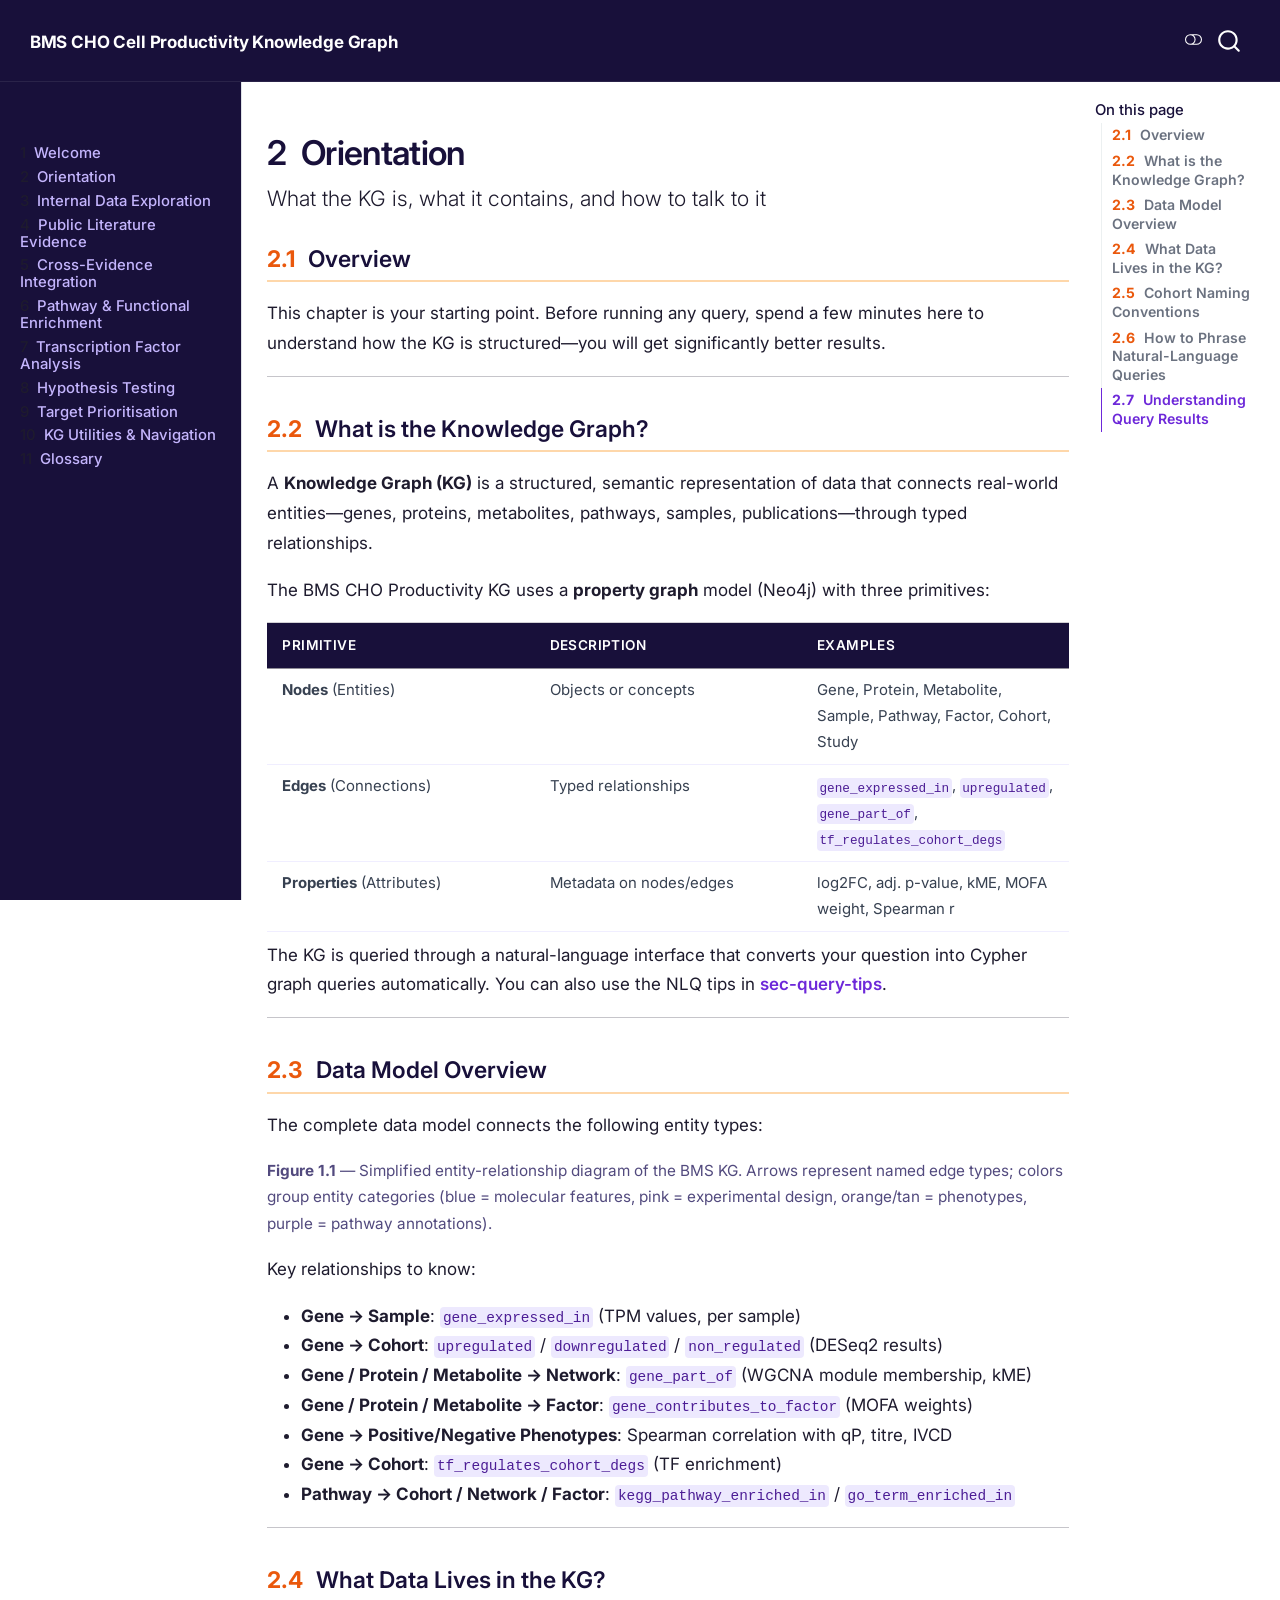
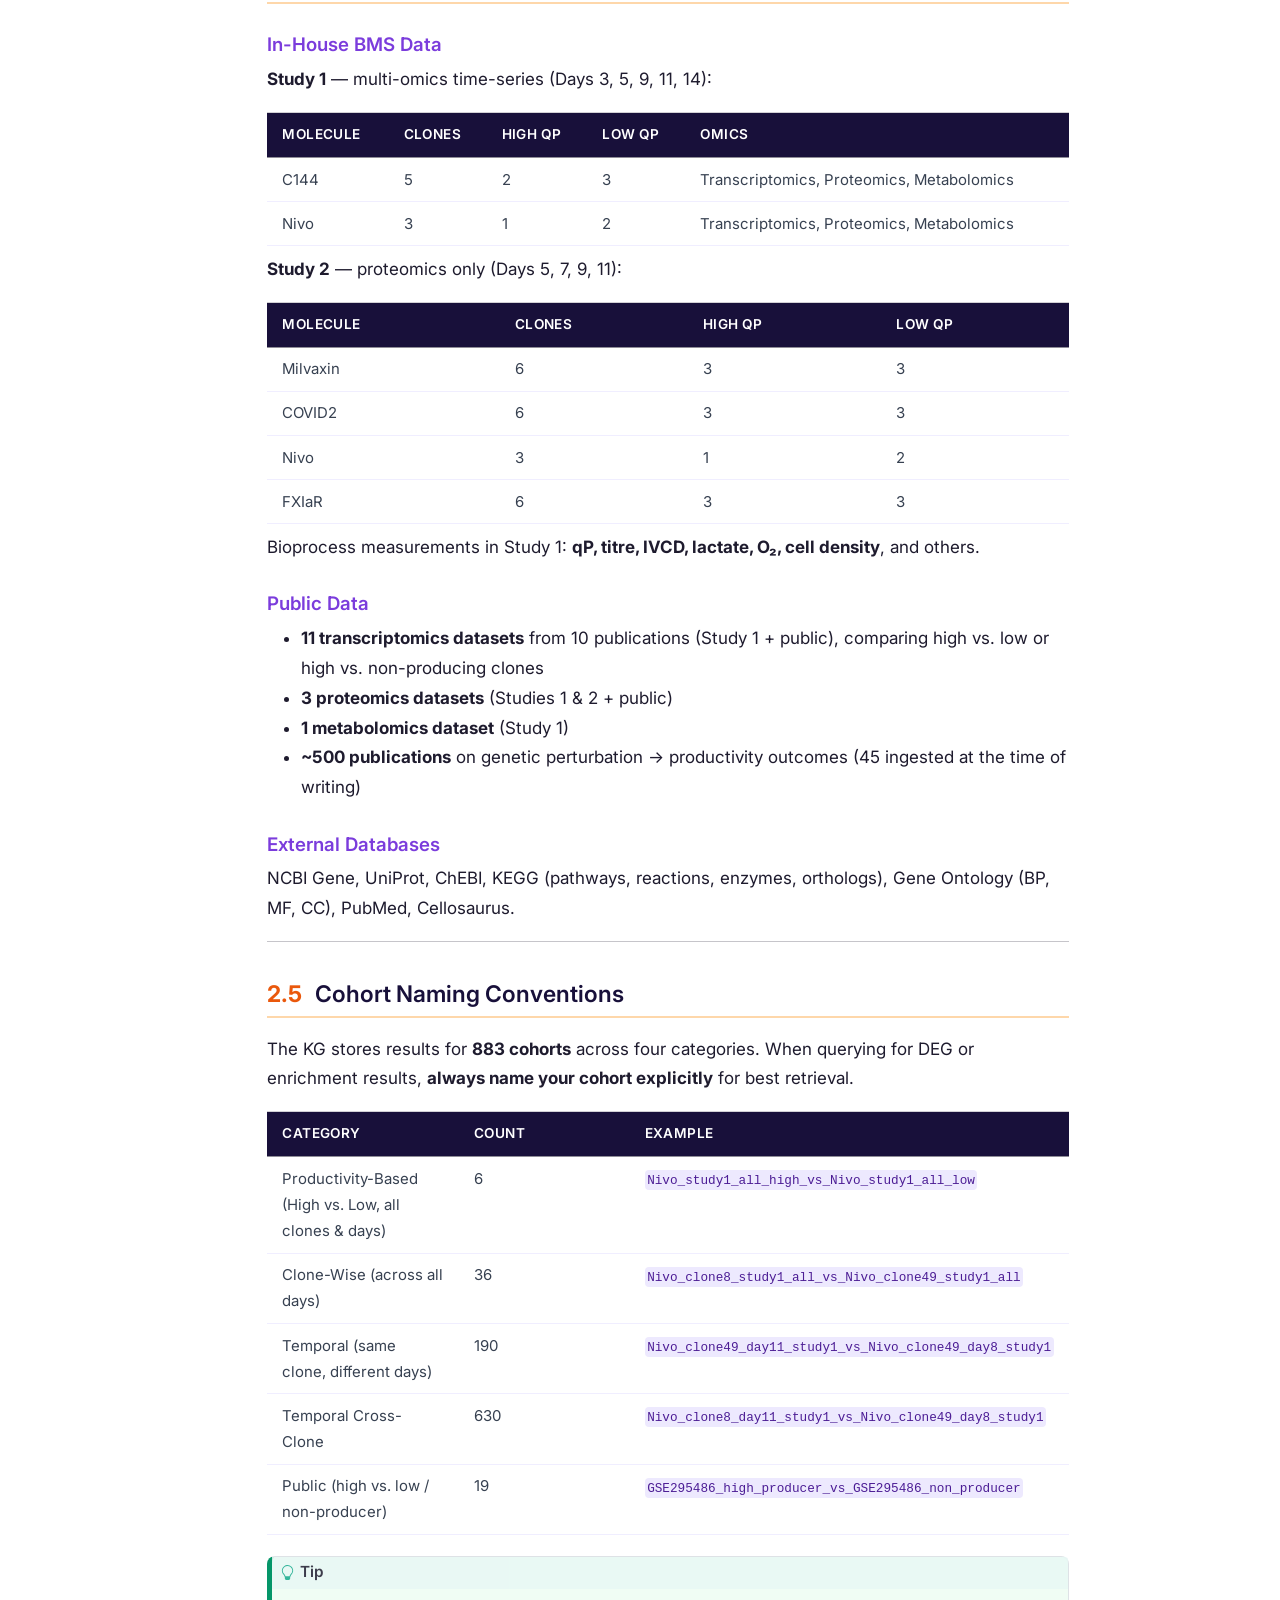
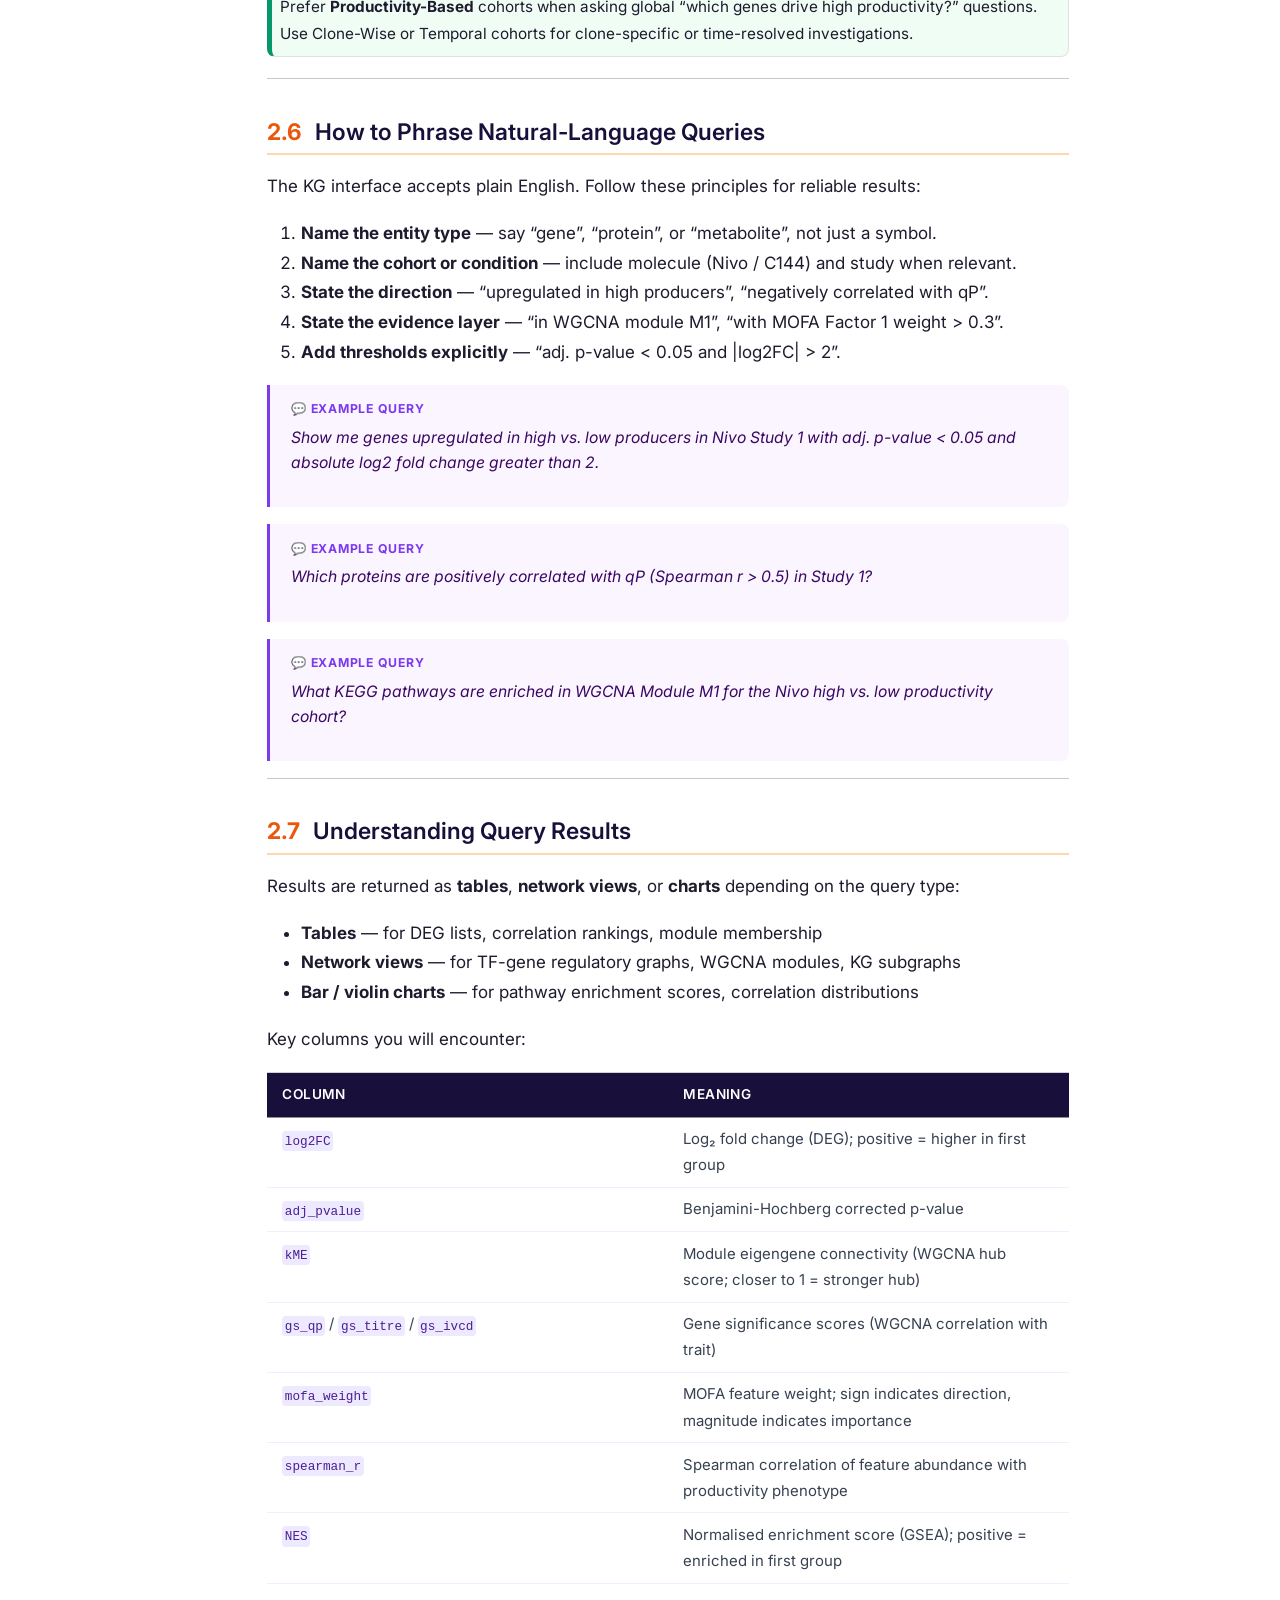
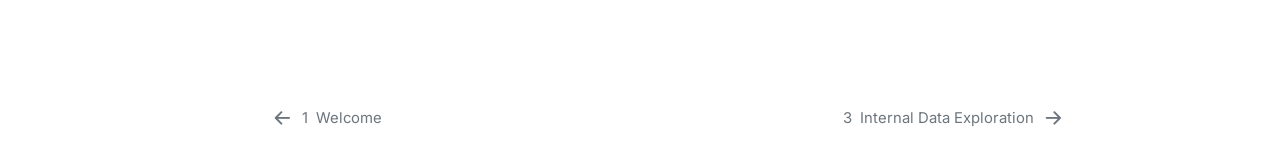
==== docs/chapters/01-orientation.html @ b987f4b6 "Configure GitHub Pages output" ====
<!DOCTYPE html>
<html xmlns="http://www.w3.org/1999/xhtml" lang="en" xml:lang="en"><head>

<meta charset="utf-8">
<meta name="generator" content="quarto-1.9.36">

<meta name="viewport" content="width=device-width, initial-scale=1.0, user-scalable=yes">

<meta name="description" content="A comprehensive guide to querying, interpreting, and deriving actionable insights from the BMS CHO Cell Productivity Knowledge Graph.">

<title>2&nbsp; Orientation – BMS CHO Cell Productivity Knowledge Graph</title>
<style>
/* Default styles provided by pandoc.
** See https://pandoc.org/MANUAL.html#variables-for-html for config info.
*/
code{white-space: pre-wrap;}
span.smallcaps{font-variant: small-caps;}
div.columns{display: flex; gap: min(4vw, 1.5em);}
div.column{flex: auto; overflow-x: auto;}
div.hanging-indent{margin-left: 1.5em; text-indent: -1.5em;}
ul.task-list{list-style: none;}
ul.task-list li input[type="checkbox"] {
  width: 0.8em;
  margin: 0 0.8em 0.2em -1em; /* quarto-specific, see https://github.com/quarto-dev/quarto-cli/issues/4556 */ 
  vertical-align: middle;
}
</style>


<script src="../site_libs/quarto-nav/quarto-nav.js"></script>
<script src="../site_libs/quarto-nav/headroom.min.js"></script>
<script src="../site_libs/clipboard/clipboard.min.js"></script>
<script src="../site_libs/quarto-search/autocomplete.umd.js"></script>
<script src="../site_libs/quarto-search/fuse.min.js"></script>
<script src="../site_libs/quarto-search/quarto-search.js"></script>
<meta name="quarto:offset" content="../">
<link href="../chapters/02-internal-data.html" rel="next">
<link href="../index.html" rel="prev">
<script src="../site_libs/quarto-html/quarto.js" type="module"></script>
<script src="../site_libs/quarto-html/tabsets/tabsets.js" type="module"></script>
<script src="../site_libs/quarto-html/popper.min.js"></script>
<script src="../site_libs/quarto-html/tippy.umd.min.js"></script>
<script src="../site_libs/quarto-html/anchor.min.js"></script>
<link href="../site_libs/quarto-html/tippy.css" rel="stylesheet">
<link href="../site_libs/quarto-html/quarto-syntax-highlighting-156c76771fd2490d2eb8da209f6ee8fd.css" rel="stylesheet" class="quarto-color-scheme" id="quarto-text-highlighting-styles">
<link href="../site_libs/quarto-html/quarto-syntax-highlighting-dark-9d999877f3c5e6af240db9c54b9fdcfe.css" rel="stylesheet" class="quarto-color-scheme quarto-color-alternate" id="quarto-text-highlighting-styles">
<link href="../site_libs/quarto-html/quarto-syntax-highlighting-156c76771fd2490d2eb8da209f6ee8fd.css" rel="stylesheet" class="quarto-color-scheme-extra" id="quarto-text-highlighting-styles">
<script src="../site_libs/bootstrap/bootstrap.min.js"></script>
<link href="../site_libs/bootstrap/bootstrap-icons.css" rel="stylesheet">
<link href="../site_libs/bootstrap/bootstrap-00e9f1b5a2752f8c4356c5c7caae83e0.min.css" rel="stylesheet" append-hash="true" class="quarto-color-scheme" id="quarto-bootstrap" data-mode="light">
<link href="../site_libs/bootstrap/bootstrap-dark-c3cbe804e7477162f487d173cf7d653f.min.css" rel="stylesheet" append-hash="true" class="quarto-color-scheme quarto-color-alternate" id="quarto-bootstrap" data-mode="dark">
<link href="../site_libs/bootstrap/bootstrap-00e9f1b5a2752f8c4356c5c7caae83e0.min.css" rel="stylesheet" append-hash="true" class="quarto-color-scheme-extra" id="quarto-bootstrap" data-mode="light">
<script id="quarto-search-options" type="application/json">{
  "location": "navbar",
  "copy-button": false,
  "collapse-after": 3,
  "panel-placement": "end",
  "type": "overlay",
  "limit": 50,
  "keyboard-shortcut": [
    "f",
    "/",
    "s"
  ],
  "show-item-context": false,
  "language": {
    "search-no-results-text": "No results",
    "search-matching-documents-text": "matching documents",
    "search-copy-link-title": "Copy link to search",
    "search-hide-matches-text": "Hide additional matches",
    "search-more-match-text": "more match in this document",
    "search-more-matches-text": "more matches in this document",
    "search-clear-button-title": "Clear",
    "search-text-placeholder": "",
    "search-detached-cancel-button-title": "Cancel",
    "search-submit-button-title": "Submit",
    "search-label": "Search"
  }
}</script>
<style>html{ scroll-behavior: smooth; }</style>


</head>

<body class="nav-sidebar docked nav-fixed quarto-light"><script id="quarto-html-before-body" type="application/javascript">
    const toggleBodyColorMode = (bsSheetEl) => {
      const mode = bsSheetEl.getAttribute("data-mode");
      const bodyEl = window.document.querySelector("body");
      if (mode === "dark") {
        bodyEl.classList.add("quarto-dark");
        bodyEl.classList.remove("quarto-light");
      } else {
        bodyEl.classList.add("quarto-light");
        bodyEl.classList.remove("quarto-dark");
      }
    }
    const toggleBodyColorPrimary = () => {
      const bsSheetEl = window.document.querySelector("link#quarto-bootstrap:not([rel=disabled-stylesheet])");
      if (bsSheetEl) {
        toggleBodyColorMode(bsSheetEl);
      }
    }
    const setColorSchemeToggle = (alternate) => {
      const toggles = window.document.querySelectorAll('.quarto-color-scheme-toggle');
      for (let i=0; i < toggles.length; i++) {
        const toggle = toggles[i];
        if (toggle) {
          if (alternate) {
            toggle.classList.add("alternate");
          } else {
            toggle.classList.remove("alternate");
          }
        }
      }
    };
    const toggleColorMode = (alternate) => {
      // Switch the stylesheets
      const primaryStylesheets = window.document.querySelectorAll('link.quarto-color-scheme:not(.quarto-color-alternate)');
      const alternateStylesheets = window.document.querySelectorAll('link.quarto-color-scheme.quarto-color-alternate');
      manageTransitions('#quarto-margin-sidebar .nav-link', false);
      if (alternate) {
        // note: dark is layered on light, we don't disable primary!
        enableStylesheet(alternateStylesheets);
        for (const sheetNode of alternateStylesheets) {
          if (sheetNode.id === "quarto-bootstrap") {
            toggleBodyColorMode(sheetNode);
          }
        }
      } else {
        disableStylesheet(alternateStylesheets);
        enableStylesheet(primaryStylesheets)
        toggleBodyColorPrimary();
      }
      manageTransitions('#quarto-margin-sidebar .nav-link', true);
      // Switch the toggles
      setColorSchemeToggle(alternate)
      // Hack to workaround the fact that safari doesn't
      // properly recolor the scrollbar when toggling (#1455)
      if (navigator.userAgent.indexOf('Safari') > 0 && navigator.userAgent.indexOf('Chrome') == -1) {
        manageTransitions("body", false);
        window.scrollTo(0, 1);
        setTimeout(() => {
          window.scrollTo(0, 0);
          manageTransitions("body", true);
        }, 40);
      }
    }
    const disableStylesheet = (stylesheets) => {
      for (let i=0; i < stylesheets.length; i++) {
        const stylesheet = stylesheets[i];
        stylesheet.rel = 'disabled-stylesheet';
      }
    }
    const enableStylesheet = (stylesheets) => {
      for (let i=0; i < stylesheets.length; i++) {
        const stylesheet = stylesheets[i];
        if(stylesheet.rel !== 'stylesheet') { // for Chrome, which will still FOUC without this check
          stylesheet.rel = 'stylesheet';
        }
      }
    }
    const manageTransitions = (selector, allowTransitions) => {
      const els = window.document.querySelectorAll(selector);
      for (let i=0; i < els.length; i++) {
        const el = els[i];
        if (allowTransitions) {
          el.classList.remove('notransition');
        } else {
          el.classList.add('notransition');
        }
      }
    }
    const isFileUrl = () => {
      return window.location.protocol === 'file:';
    }
    const hasAlternateSentinel = () => {
      let styleSentinel = getColorSchemeSentinel();
      if (styleSentinel !== null) {
        return styleSentinel === "alternate";
      } else {
        return false;
      }
    }
    const setStyleSentinel = (alternate) => {
      const value = alternate ? "alternate" : "default";
      if (!isFileUrl()) {
        window.localStorage.setItem("quarto-color-scheme", value);
      } else {
        localAlternateSentinel = value;
      }
    }
    const getColorSchemeSentinel = () => {
      if (!isFileUrl()) {
        const storageValue = window.localStorage.getItem("quarto-color-scheme");
        return storageValue != null ? storageValue : localAlternateSentinel;
      } else {
        return localAlternateSentinel;
      }
    }
    const toggleGiscusIfUsed = (isAlternate, darkModeDefault) => {
      const baseTheme = document.querySelector('#giscus-base-theme')?.value ?? 'light';
      const alternateTheme = document.querySelector('#giscus-alt-theme')?.value ?? 'dark';
      let newTheme = '';
      if(authorPrefersDark) {
        newTheme = isAlternate ? baseTheme : alternateTheme;
      } else {
        newTheme = isAlternate ? alternateTheme : baseTheme;
      }
      const changeGiscusTheme = () => {
        // From: https://github.com/giscus/giscus/issues/336
        const sendMessage = (message) => {
          const iframe = document.querySelector('iframe.giscus-frame');
          if (!iframe) return;
          iframe.contentWindow.postMessage({ giscus: message }, 'https://giscus.app');
        }
        sendMessage({
          setConfig: {
            theme: newTheme
          }
        });
      }
      const isGiscussLoaded = window.document.querySelector('iframe.giscus-frame') !== null;
      if (isGiscussLoaded) {
        changeGiscusTheme();
      }
    };
    const authorPrefersDark = false;
    const darkModeDefault = authorPrefersDark;
      document.querySelector('link#quarto-text-highlighting-styles.quarto-color-scheme-extra').rel = 'disabled-stylesheet';
      document.querySelector('link#quarto-bootstrap.quarto-color-scheme-extra').rel = 'disabled-stylesheet';
    let localAlternateSentinel = darkModeDefault ? 'alternate' : 'default';
    // Dark / light mode switch
    window.quartoToggleColorScheme = () => {
      // Read the current dark / light value
      let toAlternate = !hasAlternateSentinel();
      toggleColorMode(toAlternate);
      setStyleSentinel(toAlternate);
      toggleGiscusIfUsed(toAlternate, darkModeDefault);
      window.dispatchEvent(new Event('resize'));
    };
    // Switch to dark mode if need be
    if (hasAlternateSentinel()) {
      toggleColorMode(true);
    } else {
      toggleColorMode(false);
    }
  </script>

<div id="quarto-search-results"></div>
  <header id="quarto-header" class="headroom fixed-top">
    <nav class="navbar navbar-expand-lg " data-bs-theme="dark">
      <div class="navbar-container container-fluid">
      <div class="navbar-brand-container mx-auto">
    <a class="navbar-brand" href="../index.html">
    <span class="navbar-title">BMS CHO Cell Productivity Knowledge Graph</span>
    </a>
  </div>
        <div class="quarto-navbar-tools tools-end">
  <a href="" class="quarto-color-scheme-toggle quarto-navigation-tool  px-1" onclick="window.quartoToggleColorScheme(); return false;" title="Toggle dark mode"><i class="bi"></i></a>
</div>
          <div id="quarto-search" class="" title="Search"></div>
      </div> <!-- /container-fluid -->
    </nav>
  <nav class="quarto-secondary-nav">
    <div class="container-fluid d-flex">
      <button type="button" class="quarto-btn-toggle btn" data-bs-toggle="collapse" role="button" data-bs-target=".quarto-sidebar-collapse-item" aria-controls="quarto-sidebar" aria-expanded="false" aria-label="Toggle sidebar navigation" onclick="if (window.quartoToggleHeadroom) { window.quartoToggleHeadroom(); }">
        <i class="bi bi-layout-text-sidebar-reverse"></i>
      </button>
        <nav class="quarto-page-breadcrumbs" aria-label="breadcrumb"><ol class="breadcrumb"><li class="breadcrumb-item"><a href="../chapters/01-orientation.html"><span class="chapter-number">2</span>&nbsp; <span class="chapter-title">Orientation</span></a></li></ol></nav>
        <a class="flex-grow-1" role="navigation" data-bs-toggle="collapse" data-bs-target=".quarto-sidebar-collapse-item" aria-controls="quarto-sidebar" aria-expanded="false" aria-label="Toggle sidebar navigation" onclick="if (window.quartoToggleHeadroom) { window.quartoToggleHeadroom(); }">      
        </a>
      <button type="button" class="btn quarto-search-button" aria-label="Search" onclick="window.quartoOpenSearch();">
        <i class="bi bi-search"></i>
      </button>
    </div>
  </nav>
</header>
<!-- content -->
<div id="quarto-content" class="quarto-container page-columns page-rows-contents page-layout-article page-navbar">
<!-- sidebar -->
  <nav id="quarto-sidebar" class="sidebar collapse collapse-horizontal quarto-sidebar-collapse-item sidebar-navigation docked overflow-auto">
        <div class="mt-2 flex-shrink-0 align-items-center">
        <div class="sidebar-search">
        <div id="quarto-search" class="" title="Search"></div>
        </div>
        </div>
    <div class="sidebar-menu-container"> 
    <ul class="list-unstyled mt-1">
        <li class="sidebar-item">
  <div class="sidebar-item-container"> 
  <a href="../index.html" class="sidebar-item-text sidebar-link">
 <span class="menu-text"><span class="chapter-number">1</span>&nbsp; <span class="chapter-title">Welcome</span></span></a>
  </div>
</li>
        <li class="sidebar-item">
  <div class="sidebar-item-container"> 
  <a href="../chapters/01-orientation.html" class="sidebar-item-text sidebar-link active">
 <span class="menu-text"><span class="chapter-number">2</span>&nbsp; <span class="chapter-title">Orientation</span></span></a>
  </div>
</li>
        <li class="sidebar-item">
  <div class="sidebar-item-container"> 
  <a href="../chapters/02-internal-data.html" class="sidebar-item-text sidebar-link">
 <span class="menu-text"><span class="chapter-number">3</span>&nbsp; <span class="chapter-title">Internal Data Exploration</span></span></a>
  </div>
</li>
        <li class="sidebar-item">
  <div class="sidebar-item-container"> 
  <a href="../chapters/03-public-literature.html" class="sidebar-item-text sidebar-link">
 <span class="menu-text"><span class="chapter-number">4</span>&nbsp; <span class="chapter-title">Public Literature Evidence</span></span></a>
  </div>
</li>
        <li class="sidebar-item">
  <div class="sidebar-item-container"> 
  <a href="../chapters/04-cross-evidence.html" class="sidebar-item-text sidebar-link">
 <span class="menu-text"><span class="chapter-number">5</span>&nbsp; <span class="chapter-title">Cross-Evidence Integration</span></span></a>
  </div>
</li>
        <li class="sidebar-item">
  <div class="sidebar-item-container"> 
  <a href="../chapters/05-pathway-enrichment.html" class="sidebar-item-text sidebar-link">
 <span class="menu-text"><span class="chapter-number">6</span>&nbsp; <span class="chapter-title">Pathway &amp; Functional Enrichment</span></span></a>
  </div>
</li>
        <li class="sidebar-item">
  <div class="sidebar-item-container"> 
  <a href="../chapters/06-transcription-factors.html" class="sidebar-item-text sidebar-link">
 <span class="menu-text"><span class="chapter-number">7</span>&nbsp; <span class="chapter-title">Transcription Factor Analysis</span></span></a>
  </div>
</li>
        <li class="sidebar-item">
  <div class="sidebar-item-container"> 
  <a href="../chapters/07-hypothesis-testing.html" class="sidebar-item-text sidebar-link">
 <span class="menu-text"><span class="chapter-number">8</span>&nbsp; <span class="chapter-title">Hypothesis Testing</span></span></a>
  </div>
</li>
        <li class="sidebar-item">
  <div class="sidebar-item-container"> 
  <a href="../chapters/08-target-prioritization.html" class="sidebar-item-text sidebar-link">
 <span class="menu-text"><span class="chapter-number">9</span>&nbsp; <span class="chapter-title">Target Prioritisation</span></span></a>
  </div>
</li>
        <li class="sidebar-item">
  <div class="sidebar-item-container"> 
  <a href="../chapters/09-utilities.html" class="sidebar-item-text sidebar-link">
 <span class="menu-text"><span class="chapter-number">10</span>&nbsp; <span class="chapter-title">KG Utilities &amp; Navigation</span></span></a>
  </div>
</li>
        <li class="sidebar-item">
  <div class="sidebar-item-container"> 
  <a href="../chapters/glossary.html" class="sidebar-item-text sidebar-link">
 <span class="menu-text"><span class="chapter-number">11</span>&nbsp; <span class="chapter-title">Glossary</span></span></a>
  </div>
</li>
    </ul>
    </div>
</nav>
<div id="quarto-sidebar-glass" class="quarto-sidebar-collapse-item" data-bs-toggle="collapse" data-bs-target=".quarto-sidebar-collapse-item"></div>
<!-- margin-sidebar -->
    <div id="quarto-margin-sidebar" class="sidebar margin-sidebar">
        <nav id="TOC" role="doc-toc" class="toc-active">
    <h2 id="toc-title">On this page</h2>
   
  <ul>
  <li><a href="#sec-orientation" id="toc-sec-orientation" class="nav-link active" data-scroll-target="#sec-orientation"><span class="header-section-number">2.1</span> Overview</a></li>
  <li><a href="#sec-kg-intro" id="toc-sec-kg-intro" class="nav-link" data-scroll-target="#sec-kg-intro"><span class="header-section-number">2.2</span> What is the Knowledge Graph?</a></li>
  <li><a href="#data-model-overview" id="toc-data-model-overview" class="nav-link" data-scroll-target="#data-model-overview"><span class="header-section-number">2.3</span> Data Model Overview</a></li>
  <li><a href="#sec-data-contents" id="toc-sec-data-contents" class="nav-link" data-scroll-target="#sec-data-contents"><span class="header-section-number">2.4</span> What Data Lives in the KG?</a>
  <ul class="collapse">
  <li><a href="#in-house-bms-data" id="toc-in-house-bms-data" class="nav-link" data-scroll-target="#in-house-bms-data">In-House BMS Data</a></li>
  <li><a href="#public-data" id="toc-public-data" class="nav-link" data-scroll-target="#public-data">Public Data</a></li>
  <li><a href="#external-databases" id="toc-external-databases" class="nav-link" data-scroll-target="#external-databases">External Databases</a></li>
  </ul></li>
  <li><a href="#sec-cohorts" id="toc-sec-cohorts" class="nav-link" data-scroll-target="#sec-cohorts"><span class="header-section-number">2.5</span> Cohort Naming Conventions</a></li>
  <li><a href="#sec-query-tips" id="toc-sec-query-tips" class="nav-link" data-scroll-target="#sec-query-tips"><span class="header-section-number">2.6</span> How to Phrase Natural-Language Queries</a></li>
  <li><a href="#understanding-query-results" id="toc-understanding-query-results" class="nav-link" data-scroll-target="#understanding-query-results"><span class="header-section-number">2.7</span> Understanding Query Results</a></li>
  </ul>
</nav>
    </div>
<!-- main -->
<main class="content" id="quarto-document-content">


<header id="title-block-header" class="quarto-title-block default">
<div class="quarto-title">
<h1 class="title"><span class="chapter-number">2</span>&nbsp; <span class="chapter-title">Orientation</span></h1>
<p class="subtitle lead">What the KG is, what it contains, and how to talk to it</p>
</div>



<div class="quarto-title-meta">

    
  
    
  </div>
  


</header>


<section id="sec-orientation" class="level2" data-number="2.1">
<h2 data-number="2.1" class="anchored" data-anchor-id="sec-orientation"><span class="header-section-number">2.1</span> Overview</h2>
<p>This chapter is your starting point. Before running any query, spend a few minutes here to understand how the KG is structured—you will get significantly better results.</p>
<hr>
</section>
<section id="sec-kg-intro" class="level2" data-number="2.2">
<h2 data-number="2.2" class="anchored" data-anchor-id="sec-kg-intro"><span class="header-section-number">2.2</span> What is the Knowledge Graph?</h2>
<p>A <strong>Knowledge Graph (KG)</strong> is a structured, semantic representation of data that connects real-world entities—genes, proteins, metabolites, pathways, samples, publications—through typed relationships.</p>
<p>The BMS CHO Productivity KG uses a <strong>property graph</strong> model (Neo4j) with three primitives:</p>
<table class="caption-top table">
<colgroup>
<col style="width: 33%">
<col style="width: 33%">
<col style="width: 33%">
</colgroup>
<thead>
<tr class="header">
<th>Primitive</th>
<th>Description</th>
<th>Examples</th>
</tr>
</thead>
<tbody>
<tr class="odd">
<td><strong>Nodes</strong> (Entities)</td>
<td>Objects or concepts</td>
<td>Gene, Protein, Metabolite, Sample, Pathway, Factor, Cohort, Study</td>
</tr>
<tr class="even">
<td><strong>Edges</strong> (Connections)</td>
<td>Typed relationships</td>
<td><code>gene_expressed_in</code>, <code>upregulated</code>, <code>gene_part_of</code>, <code>tf_regulates_cohort_degs</code></td>
</tr>
<tr class="odd">
<td><strong>Properties</strong> (Attributes)</td>
<td>Metadata on nodes/edges</td>
<td>log2FC, adj. p-value, kME, MOFA weight, Spearman r</td>
</tr>
</tbody>
</table>
<p>The KG is queried through a natural-language interface that converts your question into Cypher graph queries automatically. You can also use the NLQ tips in <a href="#sec-query-tips" class="quarto-xref"><span class="quarto-unresolved-ref">sec-query-tips</span></a>.</p>
<hr>
</section>
<section id="data-model-overview" class="level2" data-number="2.3">
<h2 data-number="2.3" class="anchored" data-anchor-id="data-model-overview"><span class="header-section-number">2.3</span> Data Model Overview</h2>
<p>The complete data model connects the following entity types:</p>
<figure class="figure">
<figcaption><strong>Figure 1.1</strong> — Simplified entity-relationship diagram of the BMS KG. Arrows represent named edge types; colors group entity categories (blue = molecular features, pink = experimental design, orange/tan = phenotypes, purple = pathway annotations).</figcaption>
</figure>
<p>Key relationships to know:</p>
<ul>
<li><strong>Gene → Sample</strong>: <code>gene_expressed_in</code> (TPM values, per sample)</li>
<li><strong>Gene → Cohort</strong>: <code>upregulated</code> / <code>downregulated</code> / <code>non_regulated</code> (DESeq2 results)</li>
<li><strong>Gene / Protein / Metabolite → Network</strong>: <code>gene_part_of</code> (WGCNA module membership, kME)</li>
<li><strong>Gene / Protein / Metabolite → Factor</strong>: <code>gene_contributes_to_factor</code> (MOFA weights)</li>
<li><strong>Gene → Positive/Negative Phenotypes</strong>: Spearman correlation with qP, titre, IVCD</li>
<li><strong>Gene → Cohort</strong>: <code>tf_regulates_cohort_degs</code> (TF enrichment)</li>
<li><strong>Pathway → Cohort / Network / Factor</strong>: <code>kegg_pathway_enriched_in</code> / <code>go_term_enriched_in</code></li>
</ul>
<hr>
</section>
<section id="sec-data-contents" class="level2" data-number="2.4">
<h2 data-number="2.4" class="anchored" data-anchor-id="sec-data-contents"><span class="header-section-number">2.4</span> What Data Lives in the KG?</h2>
<section id="in-house-bms-data" class="level3">
<h3 class="anchored" data-anchor-id="in-house-bms-data">In-House BMS Data</h3>
<p><strong>Study 1</strong> — multi-omics time-series (Days 3, 5, 9, 11, 14):</p>
<table class="caption-top table">
<thead>
<tr class="header">
<th>Molecule</th>
<th>Clones</th>
<th>High qP</th>
<th>Low qP</th>
<th>Omics</th>
</tr>
</thead>
<tbody>
<tr class="odd">
<td>C144</td>
<td>5</td>
<td>2</td>
<td>3</td>
<td>Transcriptomics, Proteomics, Metabolomics</td>
</tr>
<tr class="even">
<td>Nivo</td>
<td>3</td>
<td>1</td>
<td>2</td>
<td>Transcriptomics, Proteomics, Metabolomics</td>
</tr>
</tbody>
</table>
<p><strong>Study 2</strong> — proteomics only (Days 5, 7, 9, 11):</p>
<table class="caption-top table">
<thead>
<tr class="header">
<th>Molecule</th>
<th>Clones</th>
<th>High qP</th>
<th>Low qP</th>
</tr>
</thead>
<tbody>
<tr class="odd">
<td>Milvaxin</td>
<td>6</td>
<td>3</td>
<td>3</td>
</tr>
<tr class="even">
<td>COVID2</td>
<td>6</td>
<td>3</td>
<td>3</td>
</tr>
<tr class="odd">
<td>Nivo</td>
<td>3</td>
<td>1</td>
<td>2</td>
</tr>
<tr class="even">
<td>FXIaR</td>
<td>6</td>
<td>3</td>
<td>3</td>
</tr>
</tbody>
</table>
<p>Bioprocess measurements in Study 1: <strong>qP, titre, IVCD, lactate, O₂, cell density</strong>, and others.</p>
</section>
<section id="public-data" class="level3">
<h3 class="anchored" data-anchor-id="public-data">Public Data</h3>
<ul>
<li><strong>11 transcriptomics datasets</strong> from 10 publications (Study 1 + public), comparing high vs.&nbsp;low or high vs.&nbsp;non-producing clones</li>
<li><strong>3 proteomics datasets</strong> (Studies 1 &amp; 2 + public)</li>
<li><strong>1 metabolomics dataset</strong> (Study 1)</li>
<li><strong>~500 publications</strong> on genetic perturbation → productivity outcomes (45 ingested at the time of writing)</li>
</ul>
</section>
<section id="external-databases" class="level3">
<h3 class="anchored" data-anchor-id="external-databases">External Databases</h3>
<p>NCBI Gene, UniProt, ChEBI, KEGG (pathways, reactions, enzymes, orthologs), Gene Ontology (BP, MF, CC), PubMed, Cellosaurus.</p>
<hr>
</section>
</section>
<section id="sec-cohorts" class="level2" data-number="2.5">
<h2 data-number="2.5" class="anchored" data-anchor-id="sec-cohorts"><span class="header-section-number">2.5</span> Cohort Naming Conventions</h2>
<p>The KG stores results for <strong>883 cohorts</strong> across four categories. When querying for DEG or enrichment results, <strong>always name your cohort explicitly</strong> for best retrieval.</p>
<table class="caption-top table">
<colgroup>
<col style="width: 33%">
<col style="width: 33%">
<col style="width: 33%">
</colgroup>
<thead>
<tr class="header">
<th>Category</th>
<th>Count</th>
<th>Example</th>
</tr>
</thead>
<tbody>
<tr class="odd">
<td>Productivity-Based (High vs.&nbsp;Low, all clones &amp; days)</td>
<td>6</td>
<td><code>Nivo_study1_all_high_vs_Nivo_study1_all_low</code></td>
</tr>
<tr class="even">
<td>Clone-Wise (across all days)</td>
<td>36</td>
<td><code>Nivo_clone8_study1_all_vs_Nivo_clone49_study1_all</code></td>
</tr>
<tr class="odd">
<td>Temporal (same clone, different days)</td>
<td>190</td>
<td><code>Nivo_clone49_day11_study1_vs_Nivo_clone49_day8_study1</code></td>
</tr>
<tr class="even">
<td>Temporal Cross-Clone</td>
<td>630</td>
<td><code>Nivo_clone8_day11_study1_vs_Nivo_clone49_day8_study1</code></td>
</tr>
<tr class="odd">
<td>Public (high vs.&nbsp;low / non-producer)</td>
<td>19</td>
<td><code>GSE295486_high_producer_vs_GSE295486_non_producer</code></td>
</tr>
</tbody>
</table>
<div class="callout callout-style-default callout-tip callout-titled">
<div class="callout-header d-flex align-content-center">
<div class="callout-icon-container">
<i class="callout-icon"></i>
</div>
<div class="callout-title-container flex-fill">
Tip
</div>
</div>
<div class="callout-body-container callout-body">
<p>Prefer <strong>Productivity-Based</strong> cohorts when asking global “which genes drive high productivity?” questions. Use Clone-Wise or Temporal cohorts for clone-specific or time-resolved investigations.</p>
</div>
</div>
<hr>
</section>
<section id="sec-query-tips" class="level2" data-number="2.6">
<h2 data-number="2.6" class="anchored" data-anchor-id="sec-query-tips"><span class="header-section-number">2.6</span> How to Phrase Natural-Language Queries</h2>
<p>The KG interface accepts plain English. Follow these principles for reliable results:</p>
<ol type="1">
<li><strong>Name the entity type</strong> — say “gene”, “protein”, or “metabolite”, not just a symbol.</li>
<li><strong>Name the cohort or condition</strong> — include molecule (Nivo / C144) and study when relevant.</li>
<li><strong>State the direction</strong> — “upregulated in high producers”, “negatively correlated with qP”.</li>
<li><strong>State the evidence layer</strong> — “in WGCNA module M1”, “with MOFA Factor 1 weight &gt; 0.3”.</li>
<li><strong>Add thresholds explicitly</strong> — “adj. p-value &lt; 0.05 and |log2FC| &gt; 2”.</li>
</ol>
<div class="query-box">
<p>Show me genes upregulated in high vs.&nbsp;low producers in Nivo Study 1 with adj. p-value &lt; 0.05 and absolute log2 fold change greater than 2.</p>
</div>
<div class="query-box">
<p>Which proteins are positively correlated with qP (Spearman r &gt; 0.5) in Study 1?</p>
</div>
<div class="query-box">
<p>What KEGG pathways are enriched in WGCNA Module M1 for the Nivo high vs.&nbsp;low productivity cohort?</p>
</div>
<hr>
</section>
<section id="understanding-query-results" class="level2" data-number="2.7">
<h2 data-number="2.7" class="anchored" data-anchor-id="understanding-query-results"><span class="header-section-number">2.7</span> Understanding Query Results</h2>
<p>Results are returned as <strong>tables</strong>, <strong>network views</strong>, or <strong>charts</strong> depending on the query type:</p>
<ul>
<li><strong>Tables</strong> — for DEG lists, correlation rankings, module membership</li>
<li><strong>Network views</strong> — for TF-gene regulatory graphs, WGCNA modules, KG subgraphs</li>
<li><strong>Bar / violin charts</strong> — for pathway enrichment scores, correlation distributions</li>
</ul>
<p>Key columns you will encounter:</p>
<table class="caption-top table">
<colgroup>
<col style="width: 50%">
<col style="width: 50%">
</colgroup>
<thead>
<tr class="header">
<th>Column</th>
<th>Meaning</th>
</tr>
</thead>
<tbody>
<tr class="odd">
<td><code>log2FC</code></td>
<td>Log₂ fold change (DEG); positive = higher in first group</td>
</tr>
<tr class="even">
<td><code>adj_pvalue</code></td>
<td>Benjamini-Hochberg corrected p-value</td>
</tr>
<tr class="odd">
<td><code>kME</code></td>
<td>Module eigengene connectivity (WGCNA hub score; closer to 1 = stronger hub)</td>
</tr>
<tr class="even">
<td><code>gs_qp</code> / <code>gs_titre</code> / <code>gs_ivcd</code></td>
<td>Gene significance scores (WGCNA correlation with trait)</td>
</tr>
<tr class="odd">
<td><code>mofa_weight</code></td>
<td>MOFA feature weight; sign indicates direction, magnitude indicates importance</td>
</tr>
<tr class="even">
<td><code>spearman_r</code></td>
<td>Spearman correlation of feature abundance with productivity phenotype</td>
</tr>
<tr class="odd">
<td><code>NES</code></td>
<td>Normalised enrichment score (GSEA); positive = enriched in first group</td>
</tr>
</tbody>
</table>


</section>

</main> <!-- /main -->
<script id="quarto-html-after-body" type="application/javascript">
  window.document.addEventListener("DOMContentLoaded", function (event) {
    // Ensure there is a toggle, if there isn't float one in the top right
    if (window.document.querySelector('.quarto-color-scheme-toggle') === null) {
      const a = window.document.createElement('a');
      a.classList.add('top-right');
      a.classList.add('quarto-color-scheme-toggle');
      a.href = "";
      a.onclick = function() { try { window.quartoToggleColorScheme(); } catch {} return false; };
      const i = window.document.createElement("i");
      i.classList.add('bi');
      a.appendChild(i);
      window.document.body.appendChild(a);
    }
    setColorSchemeToggle(hasAlternateSentinel())
    const icon = "";
    const anchorJS = new window.AnchorJS();
    anchorJS.options = {
      placement: 'right',
      icon: icon
    };
    anchorJS.add('.anchored');
    const isCodeAnnotation = (el) => {
      for (const clz of el.classList) {
        if (clz.startsWith('code-annotation-')) {                     
          return true;
        }
      }
      return false;
    }
    const onCopySuccess = function(e) {
      // button target
      const button = e.trigger;
      // don't keep focus
      button.blur();
      // flash "checked"
      button.classList.add('code-copy-button-checked');
      var currentTitle = button.getAttribute("title");
      button.setAttribute("title", "Copied!");
      let tooltip;
      if (window.bootstrap) {
        button.setAttribute("data-bs-toggle", "tooltip");
        button.setAttribute("data-bs-placement", "left");
        button.setAttribute("data-bs-title", "Copied!");
        tooltip = new bootstrap.Tooltip(button, 
          { trigger: "manual", 
            customClass: "code-copy-button-tooltip",
            offset: [0, -8]});
        tooltip.show();    
      }
      setTimeout(function() {
        if (tooltip) {
          tooltip.hide();
          button.removeAttribute("data-bs-title");
          button.removeAttribute("data-bs-toggle");
          button.removeAttribute("data-bs-placement");
        }
        button.setAttribute("title", currentTitle);
        button.classList.remove('code-copy-button-checked');
      }, 1000);
      // clear code selection
      e.clearSelection();
    }
    const getTextToCopy = function(trigger) {
      const outerScaffold = trigger.parentElement.cloneNode(true);
      const codeEl = outerScaffold.querySelector('code');
      for (const childEl of codeEl.children) {
        if (isCodeAnnotation(childEl)) {
          childEl.remove();
        }
      }
      return codeEl.innerText;
    }
    const clipboard = new window.ClipboardJS('.code-copy-button:not([data-in-quarto-modal])', {
      text: getTextToCopy
    });
    clipboard.on('success', onCopySuccess);
    if (window.document.getElementById('quarto-embedded-source-code-modal')) {
      const clipboardModal = new window.ClipboardJS('.code-copy-button[data-in-quarto-modal]', {
        text: getTextToCopy,
        container: window.document.getElementById('quarto-embedded-source-code-modal')
      });
      clipboardModal.on('success', onCopySuccess);
    }
      var localhostRegex = new RegExp(/^(?:http|https):\/\/localhost\:?[0-9]*\//);
      var mailtoRegex = new RegExp(/^mailto:/);
        var filterRegex = new RegExp('/' + window.location.host + '/');
      var isInternal = (href) => {
          return filterRegex.test(href) || localhostRegex.test(href) || mailtoRegex.test(href);
      }
      // Inspect non-navigation links and adorn them if external
     var links = window.document.querySelectorAll('a[href]:not(.nav-link):not(.navbar-brand):not(.toc-action):not(.sidebar-link):not(.sidebar-item-toggle):not(.pagination-link):not(.no-external):not([aria-hidden]):not(.dropdown-item):not(.quarto-navigation-tool):not(.about-link)');
      for (var i=0; i<links.length; i++) {
        const link = links[i];
        if (!isInternal(link.href)) {
          // undo the damage that might have been done by quarto-nav.js in the case of
          // links that we want to consider external
          if (link.dataset.originalHref !== undefined) {
            link.href = link.dataset.originalHref;
          }
            // target, if specified
            link.setAttribute("target", "_blank");
            if (link.getAttribute("rel") === null) {
              link.setAttribute("rel", "noopener");
            }
            // default icon
            link.classList.add("external");
        }
      }
    function tippyHover(el, contentFn, onTriggerFn, onUntriggerFn) {
      const config = {
        allowHTML: true,
        maxWidth: 500,
        delay: 100,
        arrow: false,
        appendTo: function(el) {
            return el.parentElement;
        },
        interactive: true,
        interactiveBorder: 10,
        theme: 'quarto',
        placement: 'bottom-start',
      };
      if (contentFn) {
        config.content = contentFn;
      }
      if (onTriggerFn) {
        config.onTrigger = onTriggerFn;
      }
      if (onUntriggerFn) {
        config.onUntrigger = onUntriggerFn;
      }
      window.tippy(el, config); 
    }
    const noterefs = window.document.querySelectorAll('a[role="doc-noteref"]');
    for (var i=0; i<noterefs.length; i++) {
      const ref = noterefs[i];
      tippyHover(ref, function() {
        // use id or data attribute instead here
        let href = ref.getAttribute('data-footnote-href') || ref.getAttribute('href');
        try { href = new URL(href).hash; } catch {}
        const id = href.replace(/^#\/?/, "");
        const note = window.document.getElementById(id);
        if (note) {
          return note.innerHTML;
        } else {
          return "";
        }
      });
    }
    const xrefs = window.document.querySelectorAll('a.quarto-xref');
    const processXRef = (id, note) => {
      // Strip column container classes
      const stripColumnClz = (el) => {
        el.classList.remove("page-full", "page-columns");
        if (el.children) {
          for (const child of el.children) {
            stripColumnClz(child);
          }
        }
      }
      stripColumnClz(note)
      if (id === null || id.startsWith('sec-')) {
        // Special case sections, only their first couple elements
        const container = document.createElement("div");
        if (note.children && note.children.length > 2) {
          container.appendChild(note.children[0].cloneNode(true));
          for (let i = 1; i < note.children.length; i++) {
            const child = note.children[i];
            if (child.tagName === "P" && child.innerText === "") {
              continue;
            } else {
              container.appendChild(child.cloneNode(true));
              break;
            }
          }
          if (window.Quarto?.typesetMath) {
            window.Quarto.typesetMath(container);
          }
          return container.innerHTML
        } else {
          if (window.Quarto?.typesetMath) {
            window.Quarto.typesetMath(note);
          }
          return note.innerHTML;
        }
      } else {
        // Remove any anchor links if they are present
        const anchorLink = note.querySelector('a.anchorjs-link');
        if (anchorLink) {
          anchorLink.remove();
        }
        if (window.Quarto?.typesetMath) {
          window.Quarto.typesetMath(note);
        }
        if (note.classList.contains("callout")) {
          return note.outerHTML;
        } else {
          return note.innerHTML;
        }
      }
    }
    for (var i=0; i<xrefs.length; i++) {
      const xref = xrefs[i];
      tippyHover(xref, undefined, function(instance) {
        instance.disable();
        let url = xref.getAttribute('href');
        let hash = undefined; 
        if (url.startsWith('#')) {
          hash = url;
        } else {
          try { hash = new URL(url).hash; } catch {}
        }
        if (hash) {
          const id = hash.replace(/^#\/?/, "");
          const note = window.document.getElementById(id);
          if (note !== null) {
            try {
              const html = processXRef(id, note.cloneNode(true));
              instance.setContent(html);
            } finally {
              instance.enable();
              instance.show();
            }
          } else {
            // See if we can fetch this
            fetch(url.split('#')[0])
            .then(res => res.text())
            .then(html => {
              const parser = new DOMParser();
              const htmlDoc = parser.parseFromString(html, "text/html");
              const note = htmlDoc.getElementById(id);
              if (note !== null) {
                const html = processXRef(id, note);
                instance.setContent(html);
              } 
            }).finally(() => {
              instance.enable();
              instance.show();
            });
          }
        } else {
          // See if we can fetch a full url (with no hash to target)
          // This is a special case and we should probably do some content thinning / targeting
          fetch(url)
          .then(res => res.text())
          .then(html => {
            const parser = new DOMParser();
            const htmlDoc = parser.parseFromString(html, "text/html");
            const note = htmlDoc.querySelector('main.content');
            if (note !== null) {
              // This should only happen for chapter cross references
              // (since there is no id in the URL)
              // remove the first header
              if (note.children.length > 0 && note.children[0].tagName === "HEADER") {
                note.children[0].remove();
              }
              const html = processXRef(null, note);
              instance.setContent(html);
            } 
          }).finally(() => {
            instance.enable();
            instance.show();
          });
        }
      }, function(instance) {
      });
    }
        let selectedAnnoteEl;
        const selectorForAnnotation = ( cell, annotation) => {
          let cellAttr = 'data-code-cell="' + cell + '"';
          let lineAttr = 'data-code-annotation="' +  annotation + '"';
          const selector = 'span[' + cellAttr + '][' + lineAttr + ']';
          return selector;
        }
        const selectCodeLines = (annoteEl) => {
          const doc = window.document;
          const targetCell = annoteEl.getAttribute("data-target-cell");
          const targetAnnotation = annoteEl.getAttribute("data-target-annotation");
          const annoteSpan = window.document.querySelector(selectorForAnnotation(targetCell, targetAnnotation));
          const lines = annoteSpan.getAttribute("data-code-lines").split(",");
          const lineIds = lines.map((line) => {
            return targetCell + "-" + line;
          })
          let top = null;
          let height = null;
          let parent = null;
          if (lineIds.length > 0) {
              //compute the position of the single el (top and bottom and make a div)
              const el = window.document.getElementById(lineIds[0]);
              top = el.offsetTop;
              height = el.offsetHeight;
              parent = el.parentElement.parentElement;
            if (lineIds.length > 1) {
              const lastEl = window.document.getElementById(lineIds[lineIds.length - 1]);
              const bottom = lastEl.offsetTop + lastEl.offsetHeight;
              height = bottom - top;
            }
            if (top !== null && height !== null && parent !== null) {
              // cook up a div (if necessary) and position it 
              let div = window.document.getElementById("code-annotation-line-highlight");
              if (div === null) {
                div = window.document.createElement("div");
                div.setAttribute("id", "code-annotation-line-highlight");
                div.style.position = 'absolute';
                parent.appendChild(div);
              }
              div.style.top = top - 2 + "px";
              div.style.height = height + 4 + "px";
              div.style.left = 0;
              let gutterDiv = window.document.getElementById("code-annotation-line-highlight-gutter");
              if (gutterDiv === null) {
                gutterDiv = window.document.createElement("div");
                gutterDiv.setAttribute("id", "code-annotation-line-highlight-gutter");
                gutterDiv.style.position = 'absolute';
                const codeCell = window.document.getElementById(targetCell);
                const gutter = codeCell.querySelector('.code-annotation-gutter');
                gutter.appendChild(gutterDiv);
              }
              gutterDiv.style.top = top - 2 + "px";
              gutterDiv.style.height = height + 4 + "px";
            }
            selectedAnnoteEl = annoteEl;
          }
        };
        const unselectCodeLines = () => {
          const elementsIds = ["code-annotation-line-highlight", "code-annotation-line-highlight-gutter"];
          elementsIds.forEach((elId) => {
            const div = window.document.getElementById(elId);
            if (div) {
              div.remove();
            }
          });
          selectedAnnoteEl = undefined;
        };
          // Handle positioning of the toggle
      window.addEventListener(
        "resize",
        throttle(() => {
          elRect = undefined;
          if (selectedAnnoteEl) {
            selectCodeLines(selectedAnnoteEl);
          }
        }, 10)
      );
      function throttle(fn, ms) {
      let throttle = false;
      let timer;
        return (...args) => {
          if(!throttle) { // first call gets through
              fn.apply(this, args);
              throttle = true;
          } else { // all the others get throttled
              if(timer) clearTimeout(timer); // cancel #2
              timer = setTimeout(() => {
                fn.apply(this, args);
                timer = throttle = false;
              }, ms);
          }
        };
      }
        // Attach click handler to the DT
        const annoteDls = window.document.querySelectorAll('dt[data-target-cell]');
        for (const annoteDlNode of annoteDls) {
          annoteDlNode.addEventListener('click', (event) => {
            const clickedEl = event.target;
            if (clickedEl !== selectedAnnoteEl) {
              unselectCodeLines();
              const activeEl = window.document.querySelector('dt[data-target-cell].code-annotation-active');
              if (activeEl) {
                activeEl.classList.remove('code-annotation-active');
              }
              selectCodeLines(clickedEl);
              clickedEl.classList.add('code-annotation-active');
            } else {
              // Unselect the line
              unselectCodeLines();
              clickedEl.classList.remove('code-annotation-active');
            }
          });
        }
    const findCites = (el) => {
      const parentEl = el.parentElement;
      if (parentEl) {
        const cites = parentEl.dataset.cites;
        if (cites) {
          return {
            el,
            cites: cites.split(' ')
          };
        } else {
          return findCites(el.parentElement)
        }
      } else {
        return undefined;
      }
    };
    var bibliorefs = window.document.querySelectorAll('a[role="doc-biblioref"]');
    for (var i=0; i<bibliorefs.length; i++) {
      const ref = bibliorefs[i];
      const citeInfo = findCites(ref);
      if (citeInfo) {
        tippyHover(citeInfo.el, function() {
          var popup = window.document.createElement('div');
          citeInfo.cites.forEach(function(cite) {
            var citeDiv = window.document.createElement('div');
            citeDiv.classList.add('hanging-indent');
            citeDiv.classList.add('csl-entry');
            var biblioDiv = window.document.getElementById('ref-' + cite);
            if (biblioDiv) {
              citeDiv.innerHTML = biblioDiv.innerHTML;
            }
            popup.appendChild(citeDiv);
          });
          return popup.innerHTML;
        });
      }
    }
  });
  </script>
<nav class="page-navigation">
  <div class="nav-page nav-page-previous">
      <a href="../index.html" class="pagination-link" aria-label="Welcome">
        <i class="bi bi-arrow-left-short"></i> <span class="nav-page-text"><span class="chapter-number">1</span>&nbsp; <span class="chapter-title">Welcome</span></span>
      </a>          
  </div>
  <div class="nav-page nav-page-next">
      <a href="../chapters/02-internal-data.html" class="pagination-link" aria-label="Internal Data Exploration">
        <span class="nav-page-text"><span class="chapter-number">3</span>&nbsp; <span class="chapter-title">Internal Data Exploration</span></span> <i class="bi bi-arrow-right-short"></i>
      </a>
  </div>
</nav>
</div> <!-- /content -->




<script src="../site_libs/quarto-html/zenscroll-min.js"></script>
</body></html>
---- docs/site_libs/quarto-html/tippy.css ----
.tippy-box[data-animation=fade][data-state=hidden]{opacity:0}[data-tippy-root]{max-width:calc(100vw - 10px)}.tippy-box{position:relative;background-color:#333;color:#fff;border-radius:4px;font-size:14px;line-height:1.4;white-space:normal;outline:0;transition-property:transform,visibility,opacity}.tippy-box[data-placement^=top]>.tippy-arrow{bottom:0}.tippy-box[data-placement^=top]>.tippy-arrow:before{bottom:-7px;left:0;border-width:8px 8px 0;border-top-color:initial;transform-origin:center top}.tippy-box[data-placement^=bottom]>.tippy-arrow{top:0}.tippy-box[data-placement^=bottom]>.tippy-arrow:before{top:-7px;left:0;border-width:0 8px 8px;border-bottom-color:initial;transform-origin:center bottom}.tippy-box[data-placement^=left]>.tippy-arrow{right:0}.tippy-box[data-placement^=left]>.tippy-arrow:before{border-width:8px 0 8px 8px;border-left-color:initial;right:-7px;transform-origin:center left}.tippy-box[data-placement^=right]>.tippy-arrow{left:0}.tippy-box[data-placement^=right]>.tippy-arrow:before{left:-7px;border-width:8px 8px 8px 0;border-right-color:initial;transform-origin:center right}.tippy-box[data-inertia][data-state=visible]{transition-timing-function:cubic-bezier(.54,1.5,.38,1.11)}.tippy-arrow{width:16px;height:16px;color:#333}.tippy-arrow:before{content:"";position:absolute;border-color:transparent;border-style:solid}.tippy-content{position:relative;padding:5px 9px;z-index:1}
---- docs/site_libs/quarto-html/quarto-syntax-highlighting-156c76771fd2490d2eb8da209f6ee8fd.css ----
/* quarto syntax highlight colors */
:root {
  --quarto-hl-ot-color: #003B4F;
  --quarto-hl-at-color: #657422;
  --quarto-hl-ss-color: #20794D;
  --quarto-hl-an-color: #5E5E5E;
  --quarto-hl-fu-color: #4758AB;
  --quarto-hl-st-color: #20794D;
  --quarto-hl-cf-color: #003B4F;
  --quarto-hl-op-color: #5E5E5E;
  --quarto-hl-er-color: #AD0000;
  --quarto-hl-bn-color: #AD0000;
  --quarto-hl-al-color: #AD0000;
  --quarto-hl-va-color: #111111;
  --quarto-hl-bu-color: inherit;
  --quarto-hl-ex-color: inherit;
  --quarto-hl-pp-color: #AD0000;
  --quarto-hl-in-color: #5E5E5E;
  --quarto-hl-vs-color: #20794D;
  --quarto-hl-wa-color: #5E5E5E;
  --quarto-hl-do-color: #5E5E5E;
  --quarto-hl-im-color: #00769E;
  --quarto-hl-ch-color: #20794D;
  --quarto-hl-dt-color: #AD0000;
  --quarto-hl-fl-color: #AD0000;
  --quarto-hl-co-color: #5E5E5E;
  --quarto-hl-cv-color: #5E5E5E;
  --quarto-hl-cn-color: #8f5902;
  --quarto-hl-sc-color: #5E5E5E;
  --quarto-hl-dv-color: #AD0000;
  --quarto-hl-kw-color: #003B4F;
}

/* other quarto variables */
:root {
  --quarto-font-monospace: "JetBrains Mono", "Fira Mono", ui-monospace, monospace;
}

:root {
  --quarto-font-monospace: SFMono-Regular, Menlo, Monaco, Consolas, "Liberation Mono", "Courier New", monospace;
}

/* syntax highlight based on Pandoc's rules */
pre > code.sourceCode > span {
  color: #003B4F;
}

code.sourceCode > span {
  color: #003B4F;
}

div.sourceCode,
div.sourceCode pre.sourceCode {
  color: #003B4F;
}

/* Normal */
code span {
  color: #003B4F;
}

/* Alert */
code span.al {
  color: #AD0000;
  font-style: inherit;
}

/* Annotation */
code span.an {
  color: #5E5E5E;
  font-style: inherit;
}

/* Attribute */
code span.at {
  color: #657422;
  font-style: inherit;
}

/* BaseN */
code span.bn {
  color: #AD0000;
  font-style: inherit;
}

/* BuiltIn */
code span.bu {
  font-style: inherit;
}

/* ControlFlow */
code span.cf {
  color: #003B4F;
  font-weight: bold;
  font-style: inherit;
}

/* Char */
code span.ch {
  color: #20794D;
  font-style: inherit;
}

/* Constant */
code span.cn {
  color: #8f5902;
  font-style: inherit;
}

/* Comment */
code span.co {
  color: #5E5E5E;
  font-style: inherit;
}

/* CommentVar */
code span.cv {
  color: #5E5E5E;
  font-style: italic;
}

/* Documentation */
code span.do {
  color: #5E5E5E;
  font-style: italic;
}

/* DataType */
code span.dt {
  color: #AD0000;
  font-style: inherit;
}

/* DecVal */
code span.dv {
  color: #AD0000;
  font-style: inherit;
}

/* Error */
code span.er {
  color: #AD0000;
  font-style: inherit;
}

/* Extension */
code span.ex {
  font-style: inherit;
}

/* Float */
code span.fl {
  color: #AD0000;
  font-style: inherit;
}

/* Function */
code span.fu {
  color: #4758AB;
  font-style: inherit;
}

/* Import */
code span.im {
  color: #00769E;
  font-style: inherit;
}

/* Information */
code span.in {
  color: #5E5E5E;
  font-style: inherit;
}

/* Keyword */
code span.kw {
  color: #003B4F;
  font-weight: bold;
  font-style: inherit;
}

/* Operator */
code span.op {
  color: #5E5E5E;
  font-style: inherit;
}

/* Other */
code span.ot {
  color: #003B4F;
  font-style: inherit;
}

/* Preprocessor */
code span.pp {
  color: #AD0000;
  font-style: inherit;
}

/* SpecialChar */
code span.sc {
  color: #5E5E5E;
  font-style: inherit;
}

/* SpecialString */
code span.ss {
  color: #20794D;
  font-style: inherit;
}

/* String */
code span.st {
  color: #20794D;
  font-style: inherit;
}

/* Variable */
code span.va {
  color: #111111;
  font-style: inherit;
}

/* VerbatimString */
code span.vs {
  color: #20794D;
  font-style: inherit;
}

/* Warning */
code span.wa {
  color: #5E5E5E;
  font-style: italic;
}

.prevent-inlining {
  content: "</";
}

/*# sourceMappingURL=93d8ca35737032ab2d8c25ea41d46aaa.css.map */
---- docs/site_libs/quarto-html/quarto-syntax-highlighting-dark-9d999877f3c5e6af240db9c54b9fdcfe.css ----
/* quarto syntax highlight colors */
:root {
  --quarto-hl-al-color: #f07178;
  --quarto-hl-an-color: #d4d0ab;
  --quarto-hl-at-color: #00e0e0;
  --quarto-hl-bn-color: #d4d0ab;
  --quarto-hl-bu-color: #abe338;
  --quarto-hl-ch-color: #abe338;
  --quarto-hl-co-color: #f8f8f2;
  --quarto-hl-cv-color: #ffd700;
  --quarto-hl-cn-color: #ffd700;
  --quarto-hl-cf-color: #ffa07a;
  --quarto-hl-dt-color: #ffa07a;
  --quarto-hl-dv-color: #d4d0ab;
  --quarto-hl-do-color: #f8f8f2;
  --quarto-hl-er-color: #f07178;
  --quarto-hl-ex-color: #00e0e0;
  --quarto-hl-fl-color: #d4d0ab;
  --quarto-hl-fu-color: #ffa07a;
  --quarto-hl-im-color: #abe338;
  --quarto-hl-in-color: #d4d0ab;
  --quarto-hl-kw-color: #ffa07a;
  --quarto-hl-op-color: #ffa07a;
  --quarto-hl-ot-color: #00e0e0;
  --quarto-hl-pp-color: #dcc6e0;
  --quarto-hl-re-color: #00e0e0;
  --quarto-hl-sc-color: #abe338;
  --quarto-hl-ss-color: #abe338;
  --quarto-hl-st-color: #abe338;
  --quarto-hl-va-color: #00e0e0;
  --quarto-hl-vs-color: #abe338;
  --quarto-hl-wa-color: #dcc6e0;
}

/* other quarto variables */
:root {
  --quarto-font-monospace: "JetBrains Mono", "Fira Mono", ui-monospace, monospace;
}

:root {
  --quarto-font-monospace: SFMono-Regular, Menlo, Monaco, Consolas, "Liberation Mono", "Courier New", monospace;
}

/* syntax highlight based on Pandoc's rules */
pre > code.sourceCode > span {
  color: #f8f8f2;
}

code.sourceCode > span {
  color: #f8f8f2;
}

div.sourceCode,
div.sourceCode pre.sourceCode {
  color: #f8f8f2;
}

/* Normal */
code span {
  color: #f8f8f2;
}

/* Alert */
code span.al {
  color: #f07178;
}

/* Annotation */
code span.an {
  color: #d4d0ab;
}

/* Attribute */
code span.at {
  color: #00e0e0;
}

/* BaseN */
code span.bn {
  color: #d4d0ab;
}

/* BuiltIn */
code span.bu {
  color: #abe338;
}

/* ControlFlow */
code span.cf {
  font-weight: bold;
  color: #ffa07a;
}

/* Char */
code span.ch {
  color: #abe338;
}

/* Constant */
code span.cn {
  color: #ffd700;
}

/* Comment */
code span.co {
  font-style: italic;
  color: #f8f8f2;
}

/* CommentVar */
code span.cv {
  color: #ffd700;
}

/* Documentation */
code span.do {
  color: #f8f8f2;
}

/* DataType */
code span.dt {
  color: #ffa07a;
}

/* DecVal */
code span.dv {
  color: #d4d0ab;
}

/* Error */
code span.er {
  color: #f07178;
  text-decoration: underline;
}

/* Extension */
code span.ex {
  font-weight: bold;
  color: #00e0e0;
}

/* Float */
code span.fl {
  color: #d4d0ab;
}

/* Function */
code span.fu {
  color: #ffa07a;
}

/* Import */
code span.im {
  color: #abe338;
}

/* Information */
code span.in {
  color: #d4d0ab;
}

/* Keyword */
code span.kw {
  font-weight: bold;
  color: #ffa07a;
}

/* Operator */
code span.op {
  color: #ffa07a;
}

/* Other */
code span.ot {
  color: #00e0e0;
}

/* Preprocessor */
code span.pp {
  color: #dcc6e0;
}

/* RegionMarker */
code span.re {
  background-color: #f8f8f2;
  color: #00e0e0;
}

/* SpecialChar */
code span.sc {
  color: #abe338;
}

/* SpecialString */
code span.ss {
  color: #abe338;
}

/* String */
code span.st {
  color: #abe338;
}

/* Variable */
code span.va {
  color: #00e0e0;
}

/* VerbatimString */
code span.vs {
  color: #abe338;
}

/* Warning */
code span.wa {
  color: #dcc6e0;
}

.prevent-inlining {
  content: "</";
}

/*# sourceMappingURL=94bc6e2957e26891d3617f5e80196e13.css.map */
---- docs/site_libs/quarto-html/quarto-syntax-highlighting-156c76771fd2490d2eb8da209f6ee8fd.css ----
/* quarto syntax highlight colors */
:root {
  --quarto-hl-ot-color: #003B4F;
  --quarto-hl-at-color: #657422;
  --quarto-hl-ss-color: #20794D;
  --quarto-hl-an-color: #5E5E5E;
  --quarto-hl-fu-color: #4758AB;
  --quarto-hl-st-color: #20794D;
  --quarto-hl-cf-color: #003B4F;
  --quarto-hl-op-color: #5E5E5E;
  --quarto-hl-er-color: #AD0000;
  --quarto-hl-bn-color: #AD0000;
  --quarto-hl-al-color: #AD0000;
  --quarto-hl-va-color: #111111;
  --quarto-hl-bu-color: inherit;
  --quarto-hl-ex-color: inherit;
  --quarto-hl-pp-color: #AD0000;
  --quarto-hl-in-color: #5E5E5E;
  --quarto-hl-vs-color: #20794D;
  --quarto-hl-wa-color: #5E5E5E;
  --quarto-hl-do-color: #5E5E5E;
  --quarto-hl-im-color: #00769E;
  --quarto-hl-ch-color: #20794D;
  --quarto-hl-dt-color: #AD0000;
  --quarto-hl-fl-color: #AD0000;
  --quarto-hl-co-color: #5E5E5E;
  --quarto-hl-cv-color: #5E5E5E;
  --quarto-hl-cn-color: #8f5902;
  --quarto-hl-sc-color: #5E5E5E;
  --quarto-hl-dv-color: #AD0000;
  --quarto-hl-kw-color: #003B4F;
}

/* other quarto variables */
:root {
  --quarto-font-monospace: "JetBrains Mono", "Fira Mono", ui-monospace, monospace;
}

:root {
  --quarto-font-monospace: SFMono-Regular, Menlo, Monaco, Consolas, "Liberation Mono", "Courier New", monospace;
}

/* syntax highlight based on Pandoc's rules */
pre > code.sourceCode > span {
  color: #003B4F;
}

code.sourceCode > span {
  color: #003B4F;
}

div.sourceCode,
div.sourceCode pre.sourceCode {
  color: #003B4F;
}

/* Normal */
code span {
  color: #003B4F;
}

/* Alert */
code span.al {
  color: #AD0000;
  font-style: inherit;
}

/* Annotation */
code span.an {
  color: #5E5E5E;
  font-style: inherit;
}

/* Attribute */
code span.at {
  color: #657422;
  font-style: inherit;
}

/* BaseN */
code span.bn {
  color: #AD0000;
  font-style: inherit;
}

/* BuiltIn */
code span.bu {
  font-style: inherit;
}

/* ControlFlow */
code span.cf {
  color: #003B4F;
  font-weight: bold;
  font-style: inherit;
}

/* Char */
code span.ch {
  color: #20794D;
  font-style: inherit;
}

/* Constant */
code span.cn {
  color: #8f5902;
  font-style: inherit;
}

/* Comment */
code span.co {
  color: #5E5E5E;
  font-style: inherit;
}

/* CommentVar */
code span.cv {
  color: #5E5E5E;
  font-style: italic;
}

/* Documentation */
code span.do {
  color: #5E5E5E;
  font-style: italic;
}

/* DataType */
code span.dt {
  color: #AD0000;
  font-style: inherit;
}

/* DecVal */
code span.dv {
  color: #AD0000;
  font-style: inherit;
}

/* Error */
code span.er {
  color: #AD0000;
  font-style: inherit;
}

/* Extension */
code span.ex {
  font-style: inherit;
}

/* Float */
code span.fl {
  color: #AD0000;
  font-style: inherit;
}

/* Function */
code span.fu {
  color: #4758AB;
  font-style: inherit;
}

/* Import */
code span.im {
  color: #00769E;
  font-style: inherit;
}

/* Information */
code span.in {
  color: #5E5E5E;
  font-style: inherit;
}

/* Keyword */
code span.kw {
  color: #003B4F;
  font-weight: bold;
  font-style: inherit;
}

/* Operator */
code span.op {
  color: #5E5E5E;
  font-style: inherit;
}

/* Other */
code span.ot {
  color: #003B4F;
  font-style: inherit;
}

/* Preprocessor */
code span.pp {
  color: #AD0000;
  font-style: inherit;
}

/* SpecialChar */
code span.sc {
  color: #5E5E5E;
  font-style: inherit;
}

/* SpecialString */
code span.ss {
  color: #20794D;
  font-style: inherit;
}

/* String */
code span.st {
  color: #20794D;
  font-style: inherit;
}

/* Variable */
code span.va {
  color: #111111;
  font-style: inherit;
}

/* VerbatimString */
code span.vs {
  color: #20794D;
  font-style: inherit;
}

/* Warning */
code span.wa {
  color: #5E5E5E;
  font-style: italic;
}

.prevent-inlining {
  content: "</";
}

/*# sourceMappingURL=93d8ca35737032ab2d8c25ea41d46aaa.css.map */
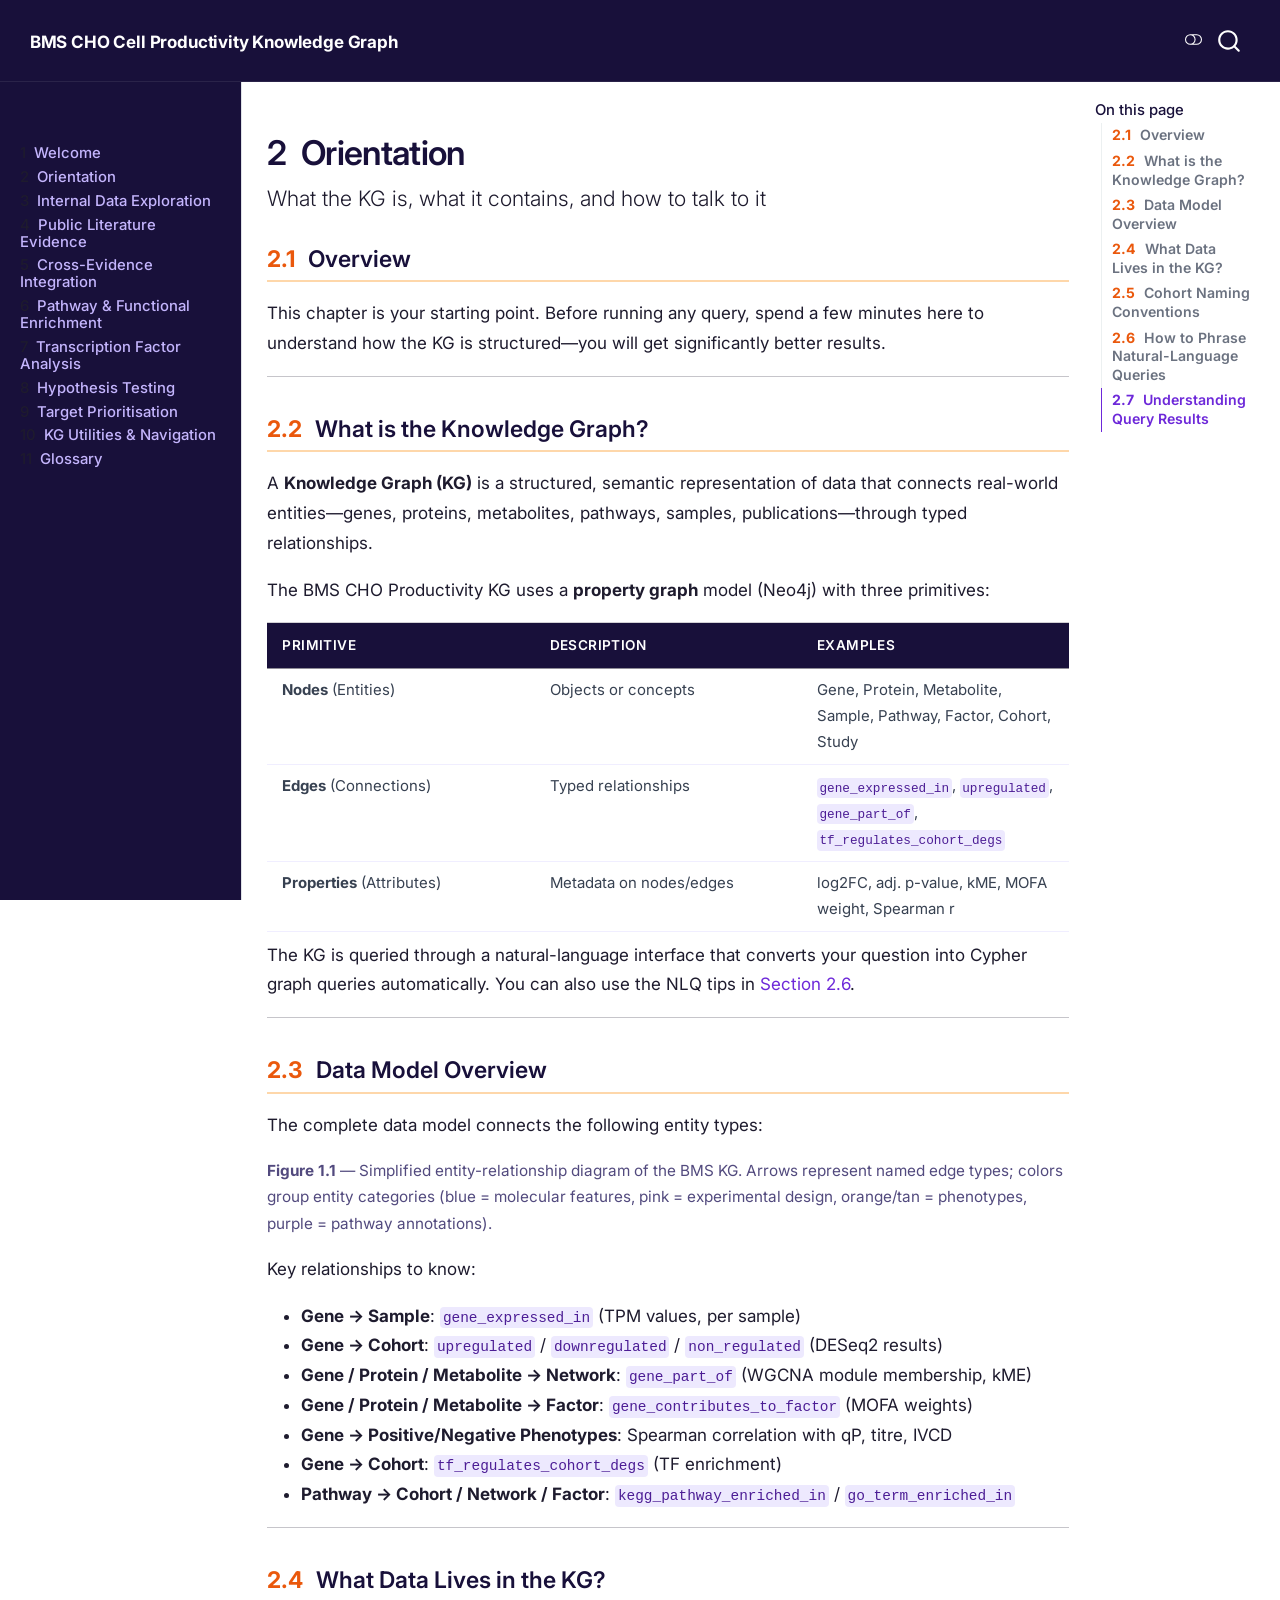
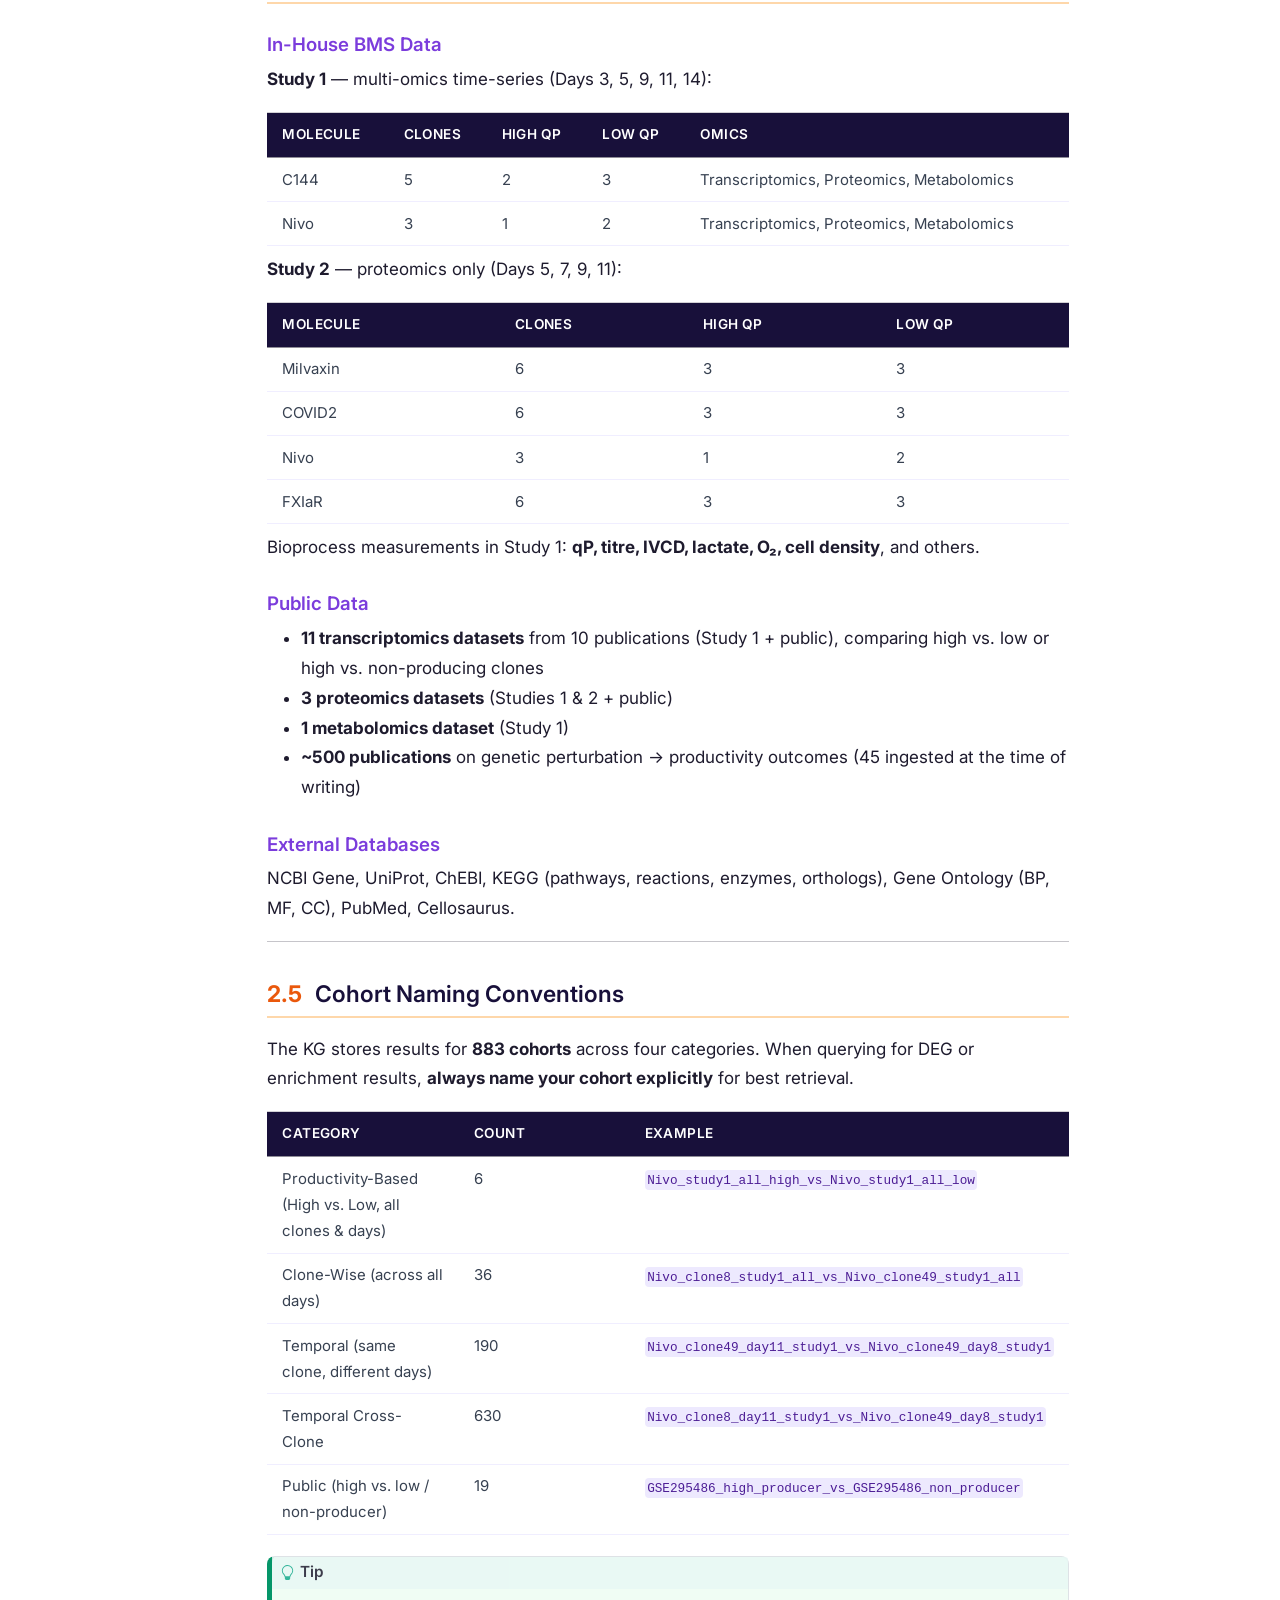
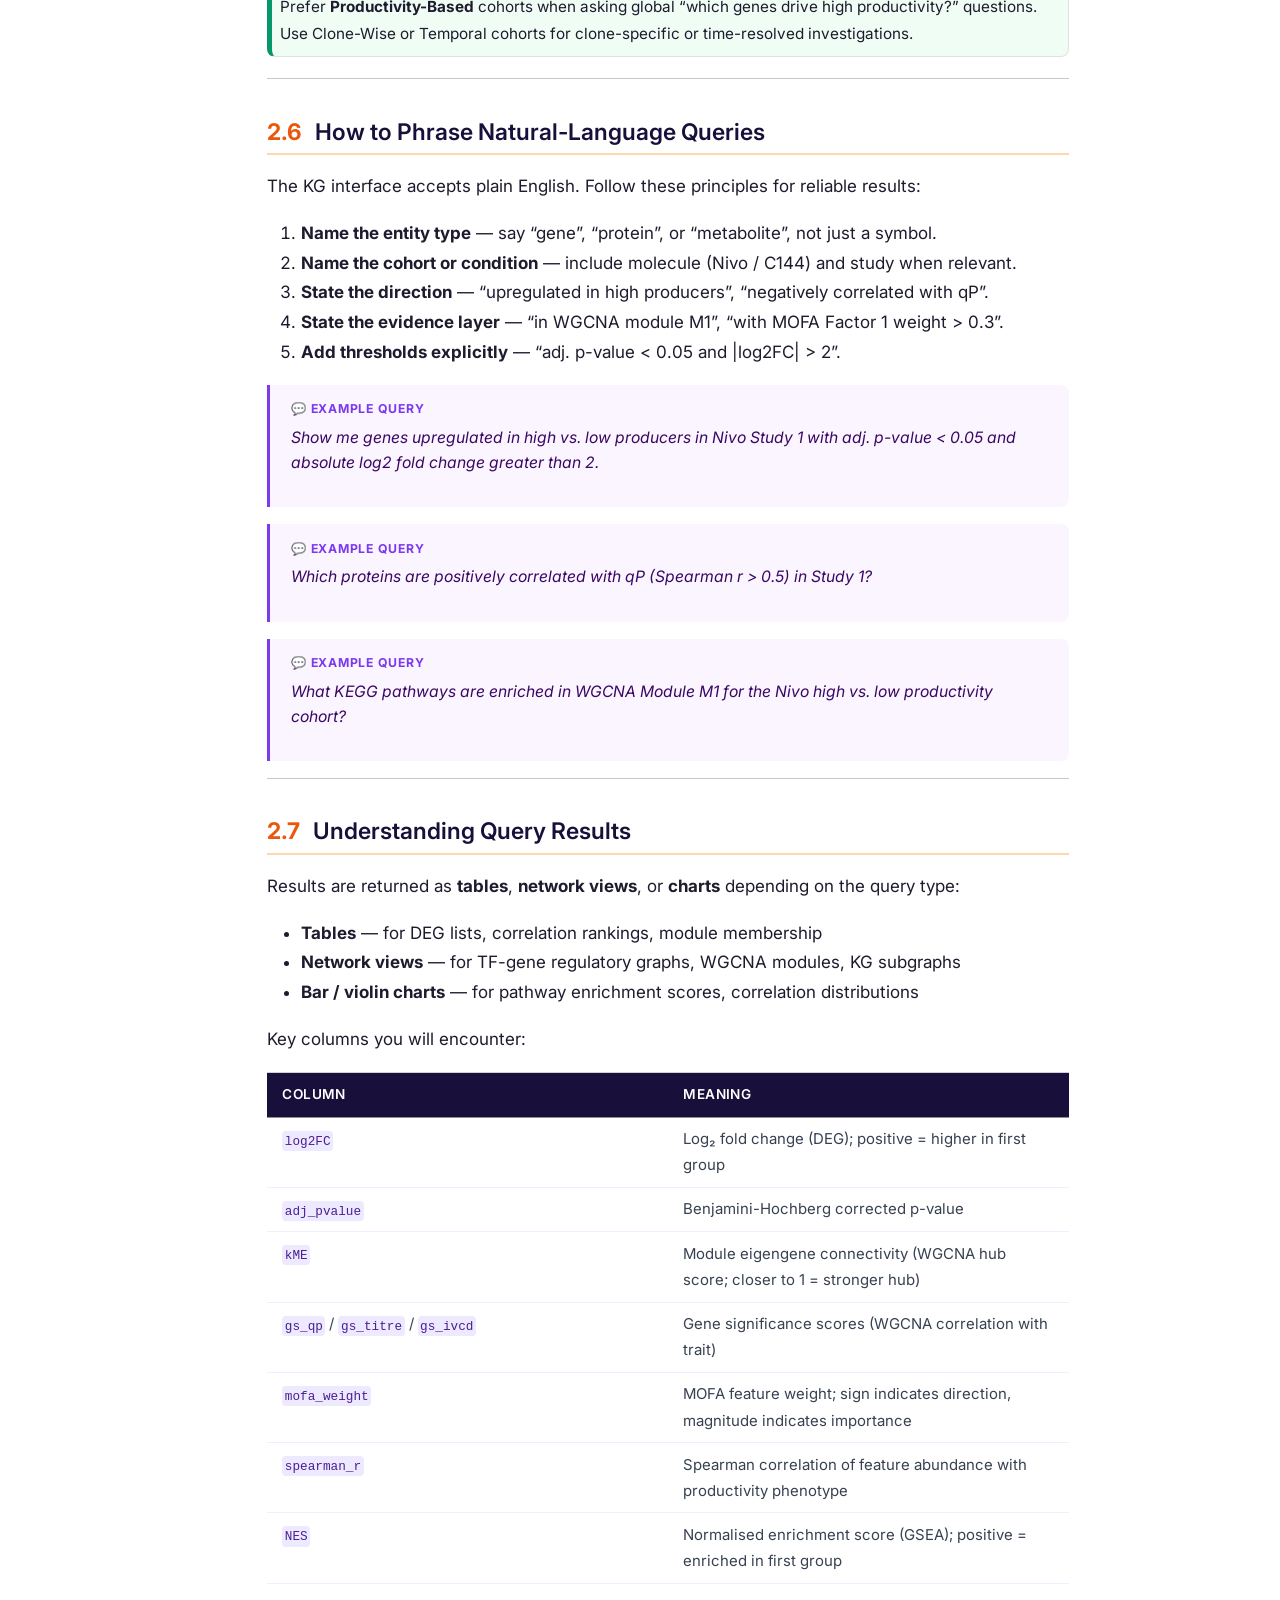
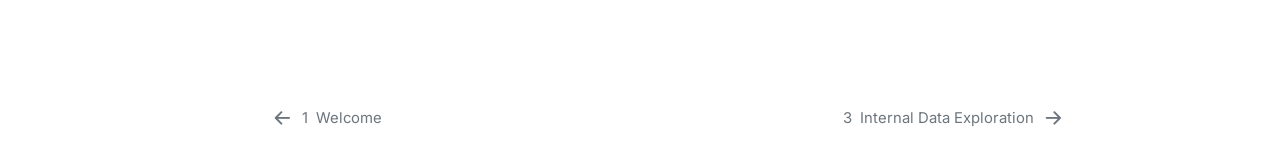
==== commit 5cf933f6: "update" ====
--- a/docs/chapters/01-orientation.html
+++ b/docs/chapters/01-orientation.html
@@ -441,7 +441,7 @@
 </tr>
 </tbody>
 </table>
-<p>The KG is queried through a natural-language interface that converts your question into Cypher graph queries automatically. You can also use the NLQ tips in <a href="#sec-query-tips" class="quarto-xref"><span class="quarto-unresolved-ref">sec-query-tips</span></a>.</p>
+<p>The KG is queried through a natural-language interface that converts your question into Cypher graph queries automatically. You can also use the NLQ tips in <a href="#sec-query-tips" class="quarto-xref"><span>Section 2.6</span></a>.</p>
 <hr>
 </section>
 <section id="data-model-overview" class="level2" data-number="2.3">
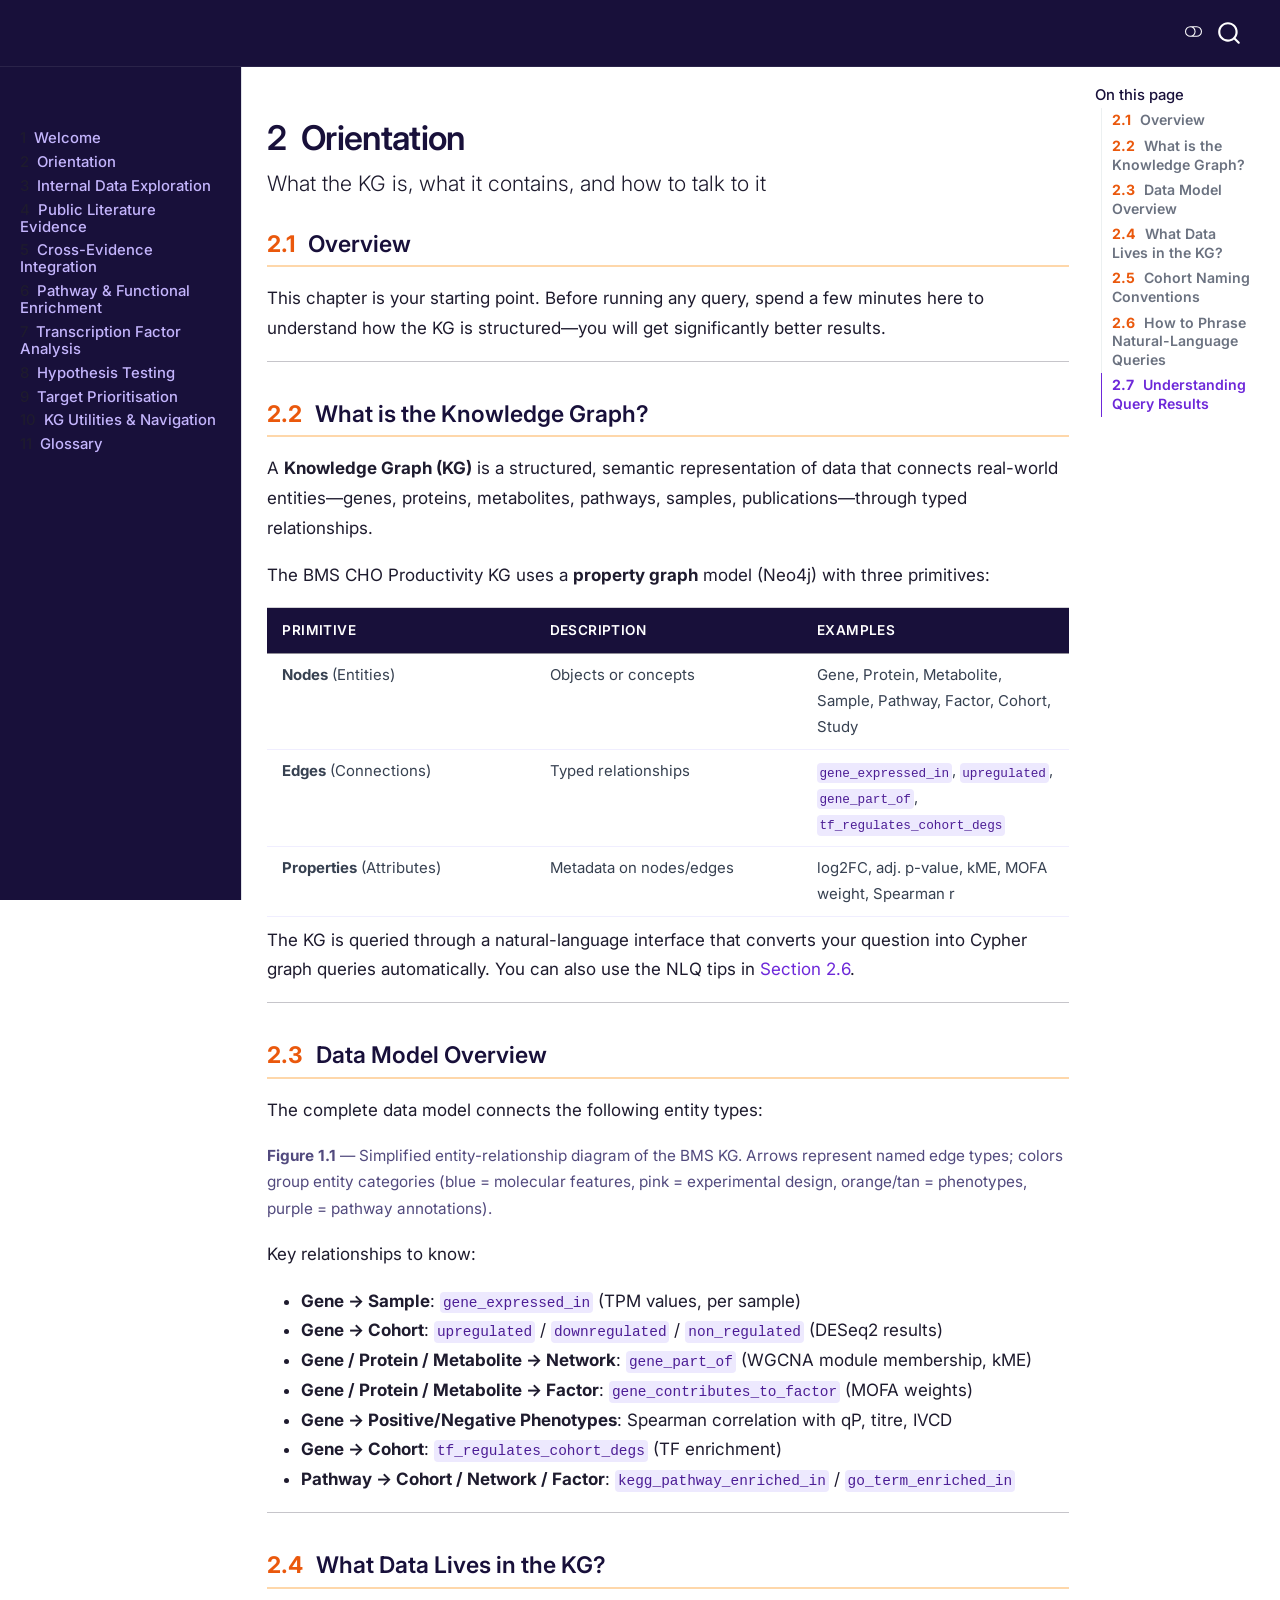
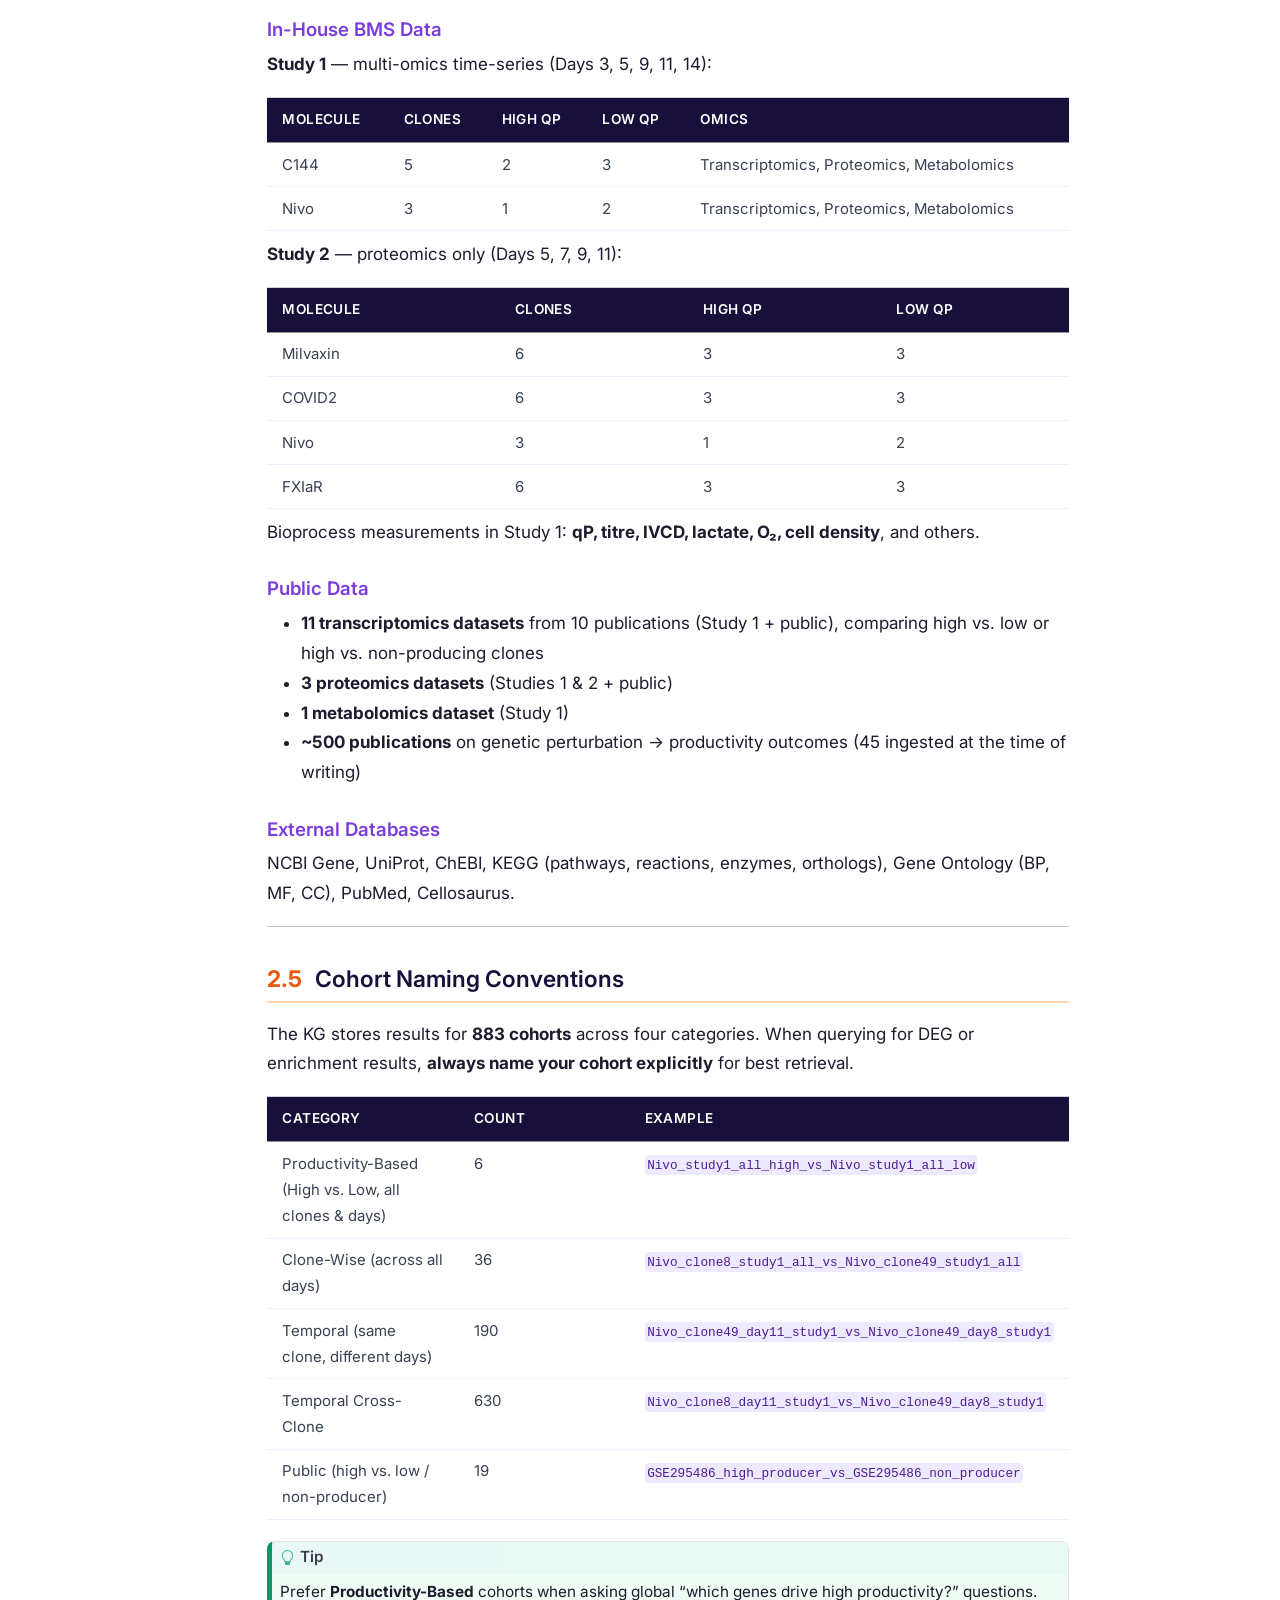
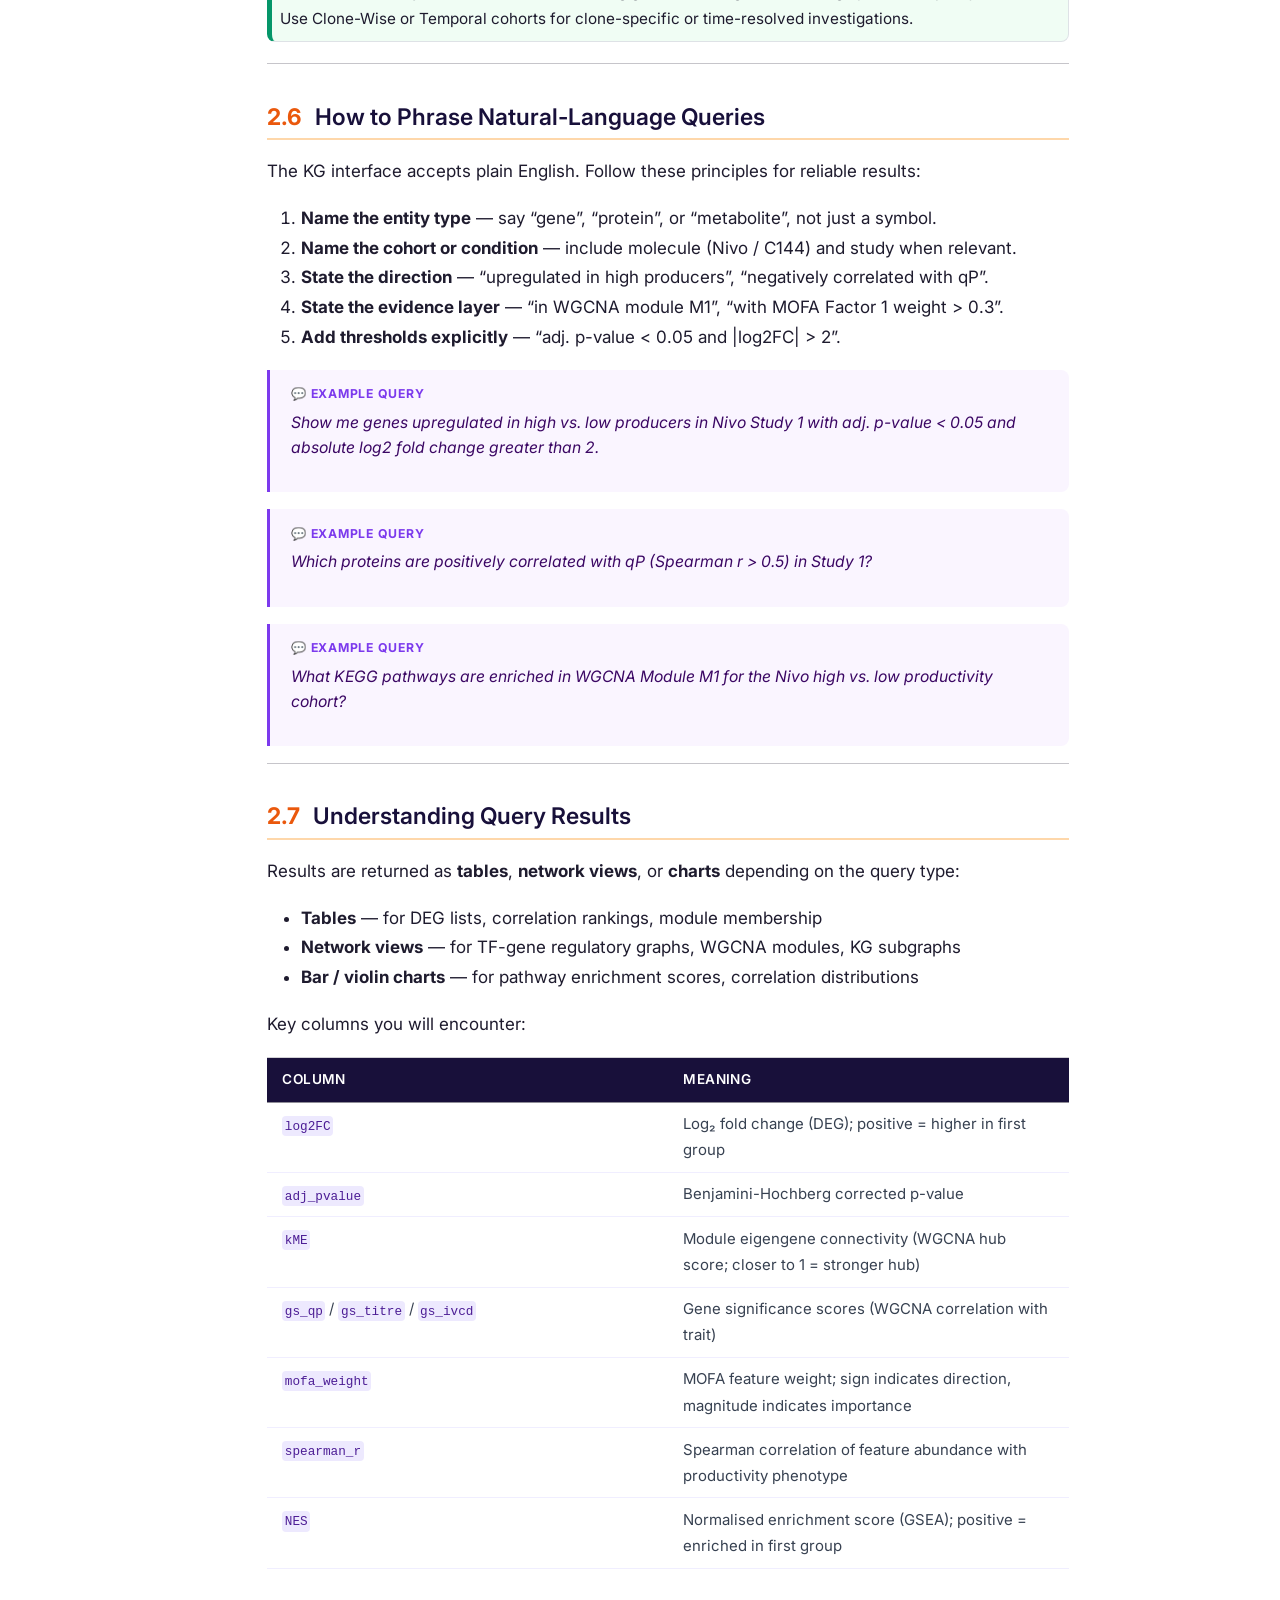
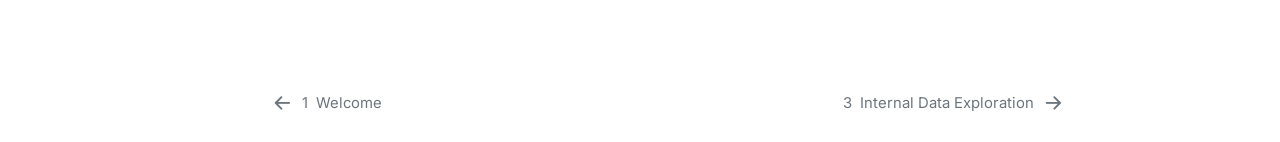
==== commit 7ba3b39f: "update" ====
--- a/docs/chapters/01-orientation.html
+++ b/docs/chapters/01-orientation.html
@@ -8,7 +8,7 @@
 
 <meta name="description" content="A comprehensive guide to querying, interpreting, and deriving actionable insights from the BMS CHO Cell Productivity Knowledge Graph.">
 
-<title>2&nbsp; Orientation – BMS CHO Cell Productivity Knowledge Graph</title>
+<title>2&nbsp; Orientation</title>
 <style>
 /* Default styles provided by pandoc.
 ** See https://pandoc.org/MANUAL.html#variables-for-html for config info.
@@ -250,11 +250,6 @@
   <header id="quarto-header" class="headroom fixed-top">
     <nav class="navbar navbar-expand-lg " data-bs-theme="dark">
       <div class="navbar-container container-fluid">
-      <div class="navbar-brand-container mx-auto">
-    <a class="navbar-brand" href="../index.html">
-    <span class="navbar-title">BMS CHO Cell Productivity Knowledge Graph</span>
-    </a>
-  </div>
         <div class="quarto-navbar-tools tools-end">
   <a href="" class="quarto-color-scheme-toggle quarto-navigation-tool  px-1" onclick="window.quartoToggleColorScheme(); return false;" title="Toggle dark mode"><i class="bi"></i></a>
 </div>
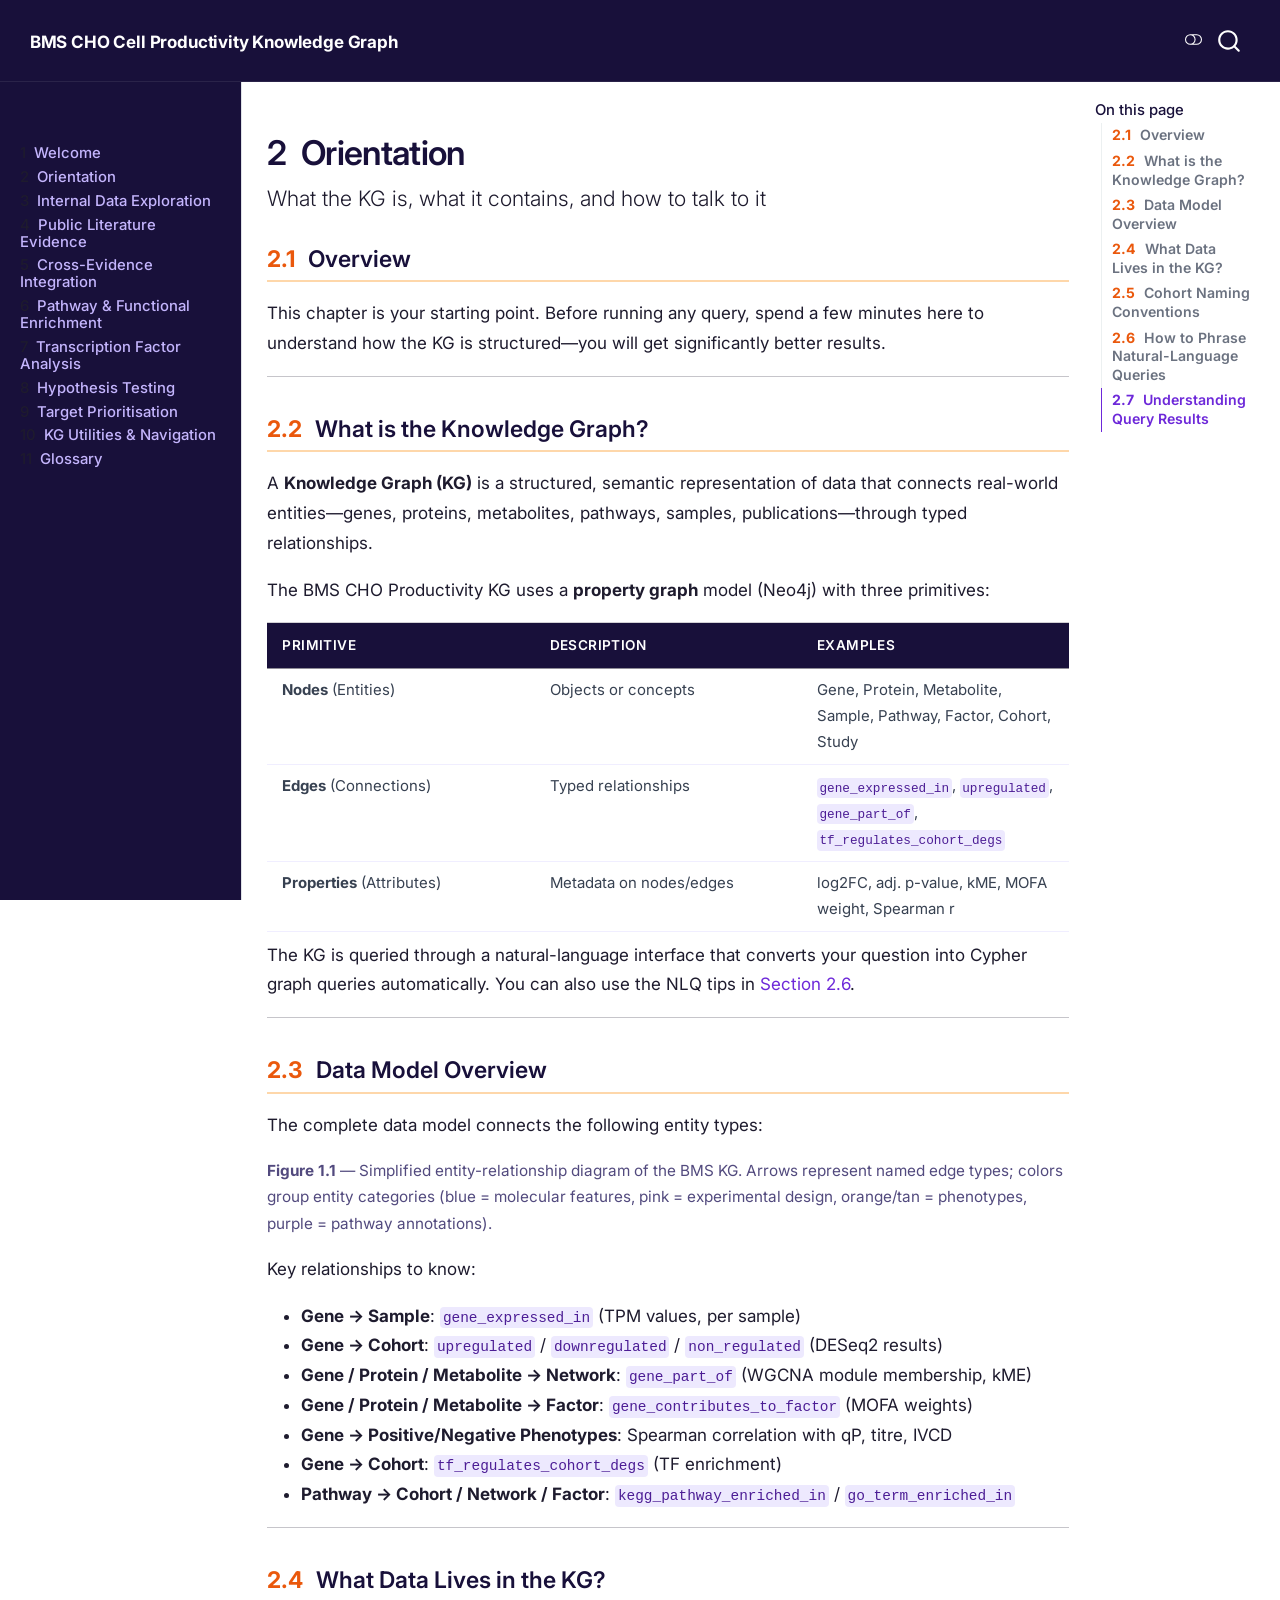
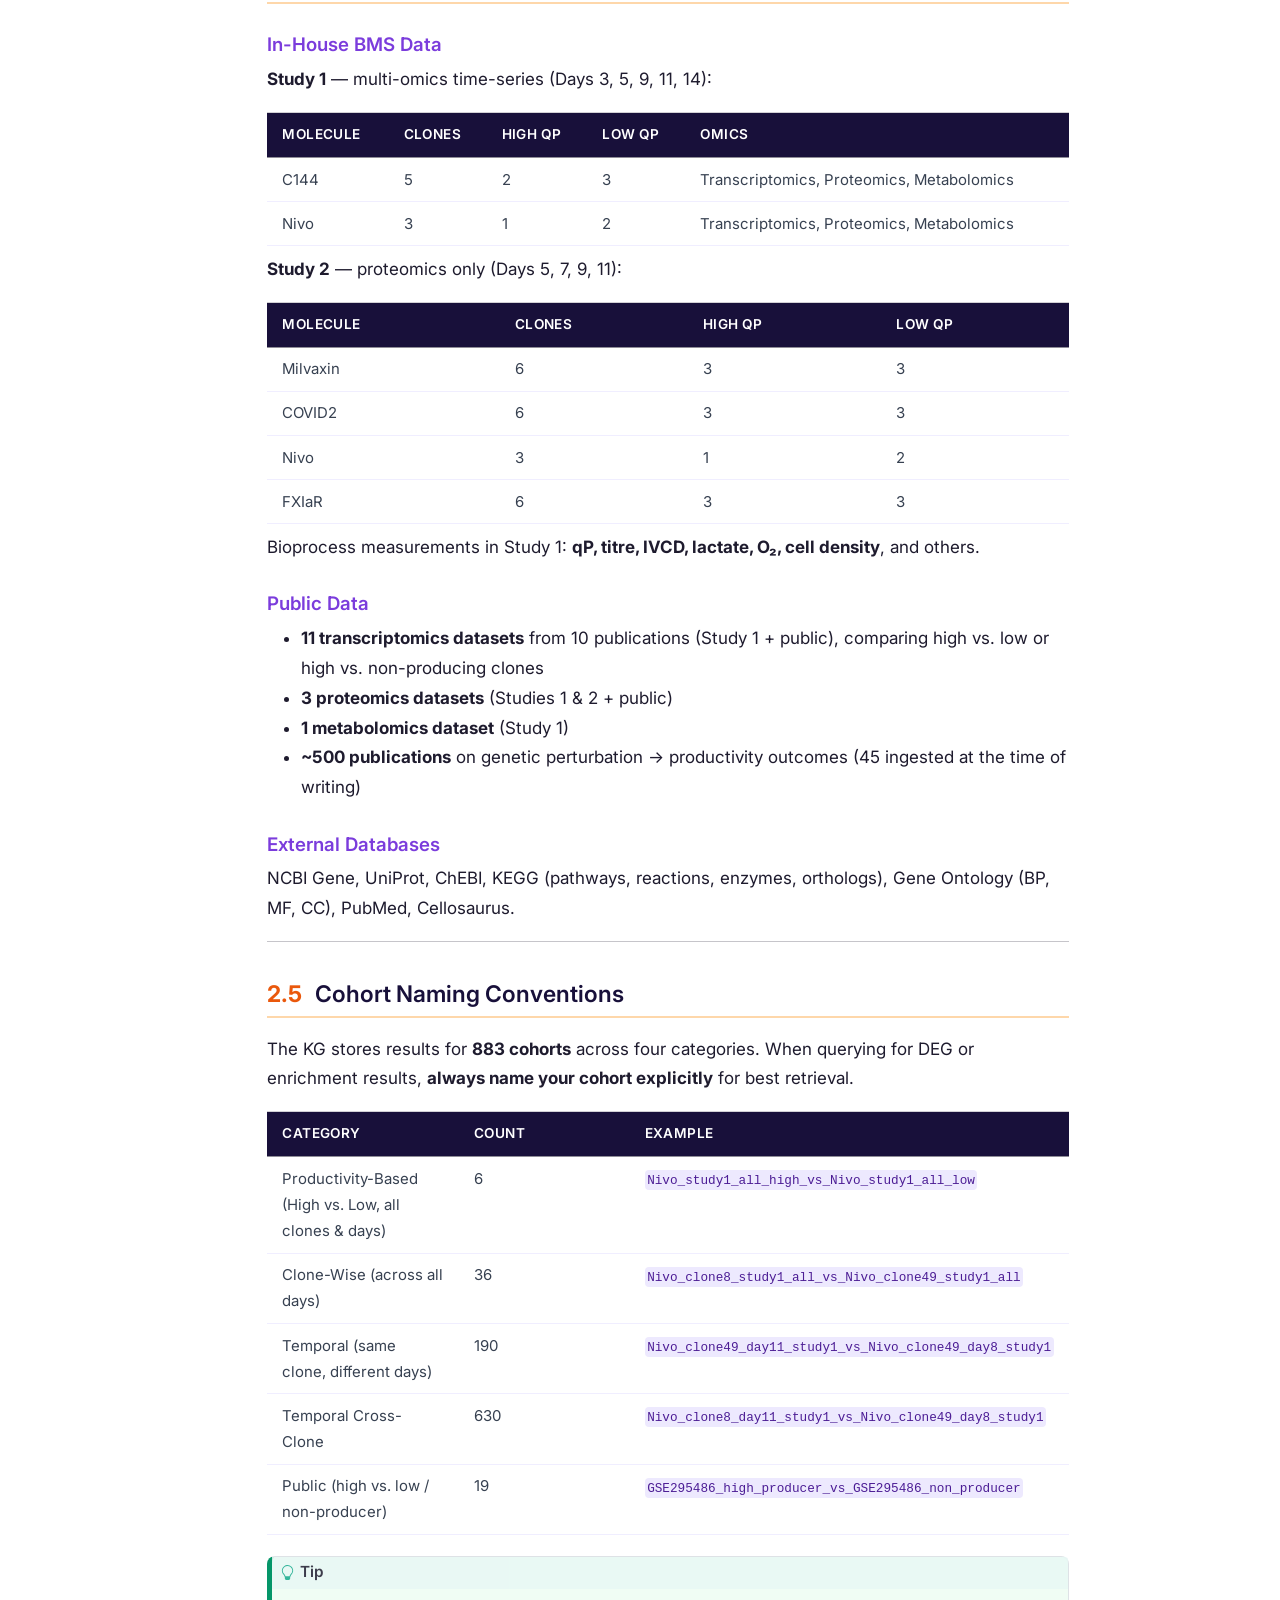
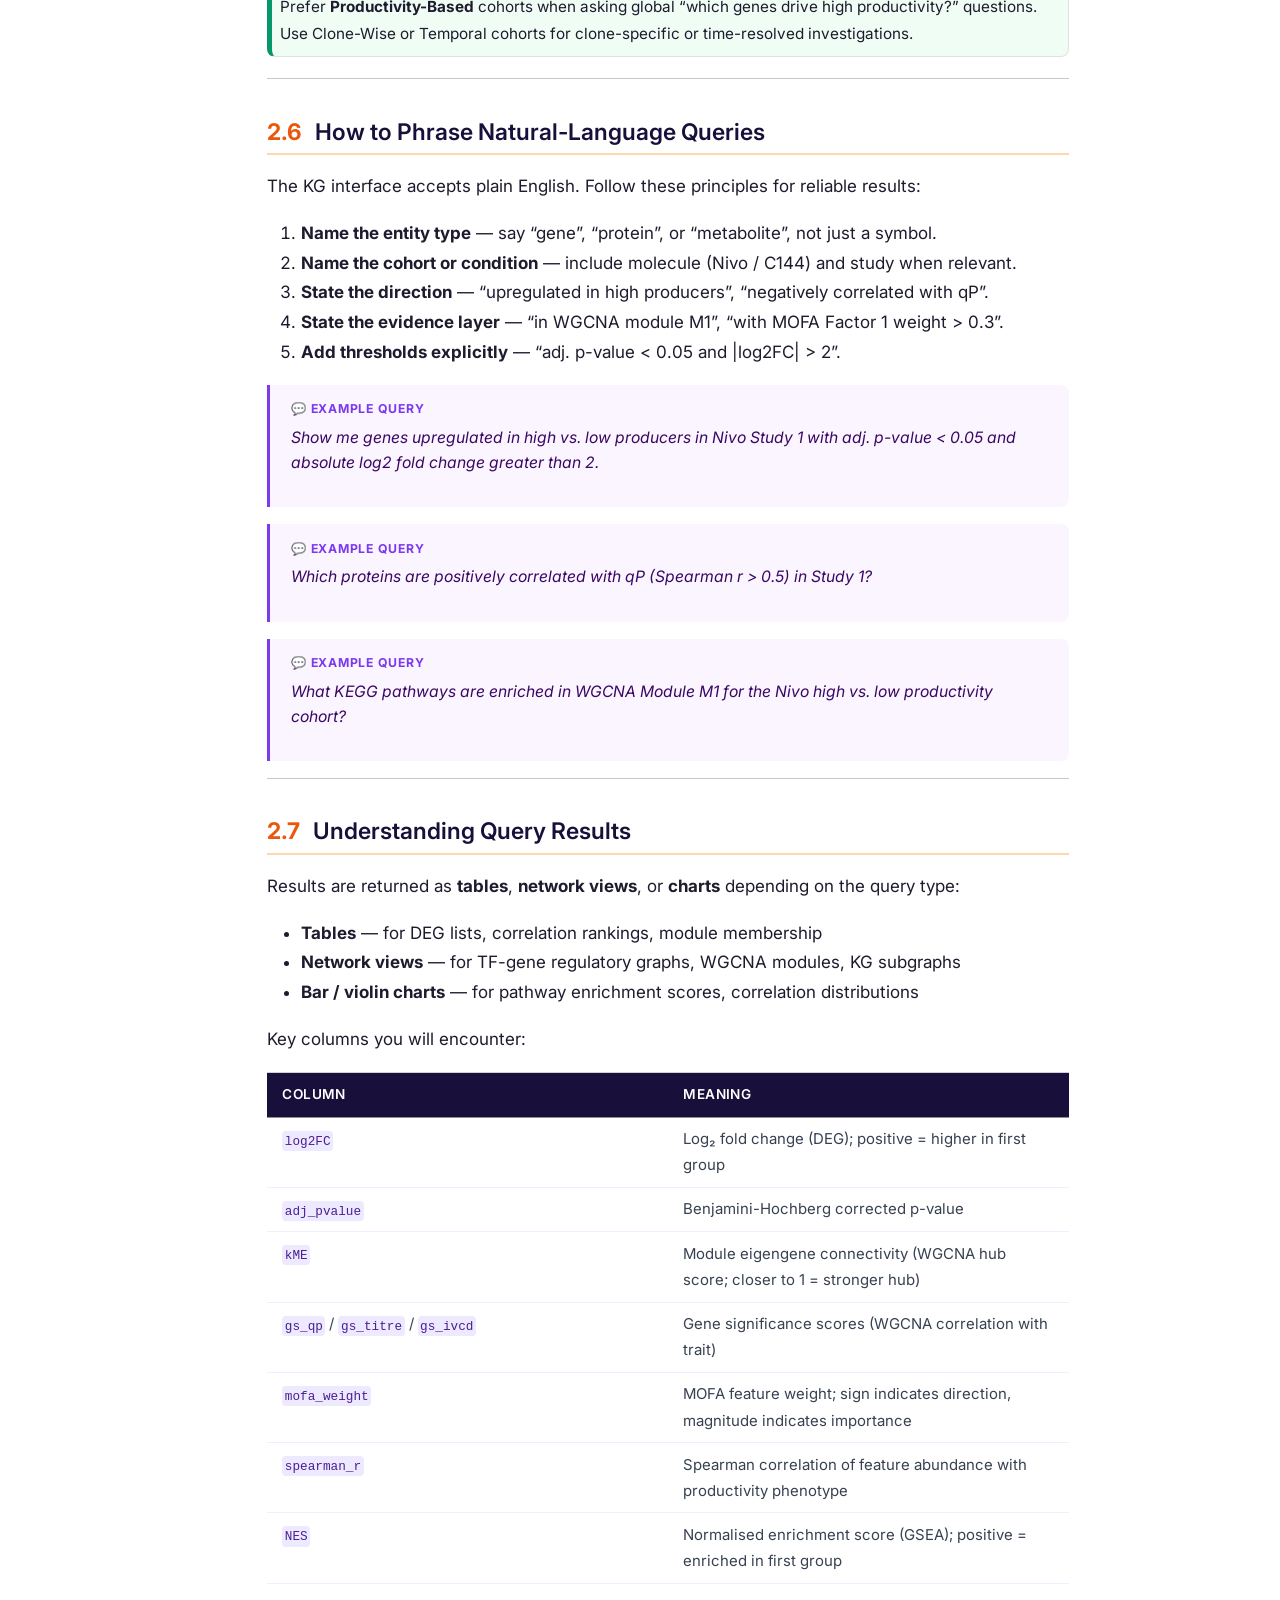
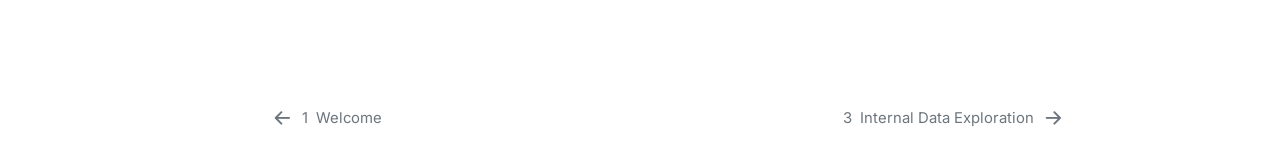
==== commit b438cc2e: "update" ====
--- a/docs/chapters/01-orientation.html
+++ b/docs/chapters/01-orientation.html
@@ -8,7 +8,7 @@
 
 <meta name="description" content="A comprehensive guide to querying, interpreting, and deriving actionable insights from the BMS CHO Cell Productivity Knowledge Graph.">
 
-<title>2&nbsp; Orientation</title>
+<title>2&nbsp; Orientation – BMS CHO Cell Productivity Knowledge Graph</title>
 <style>
 /* Default styles provided by pandoc.
 ** See https://pandoc.org/MANUAL.html#variables-for-html for config info.
@@ -250,6 +250,11 @@
   <header id="quarto-header" class="headroom fixed-top">
     <nav class="navbar navbar-expand-lg " data-bs-theme="dark">
       <div class="navbar-container container-fluid">
+      <div class="navbar-brand-container mx-auto">
+    <a class="navbar-brand" href="../index.html">
+    <span class="navbar-title">BMS CHO Cell Productivity Knowledge Graph</span>
+    </a>
+  </div>
         <div class="quarto-navbar-tools tools-end">
   <a href="" class="quarto-color-scheme-toggle quarto-navigation-tool  px-1" onclick="window.quartoToggleColorScheme(); return false;" title="Toggle dark mode"><i class="bi"></i></a>
 </div>
